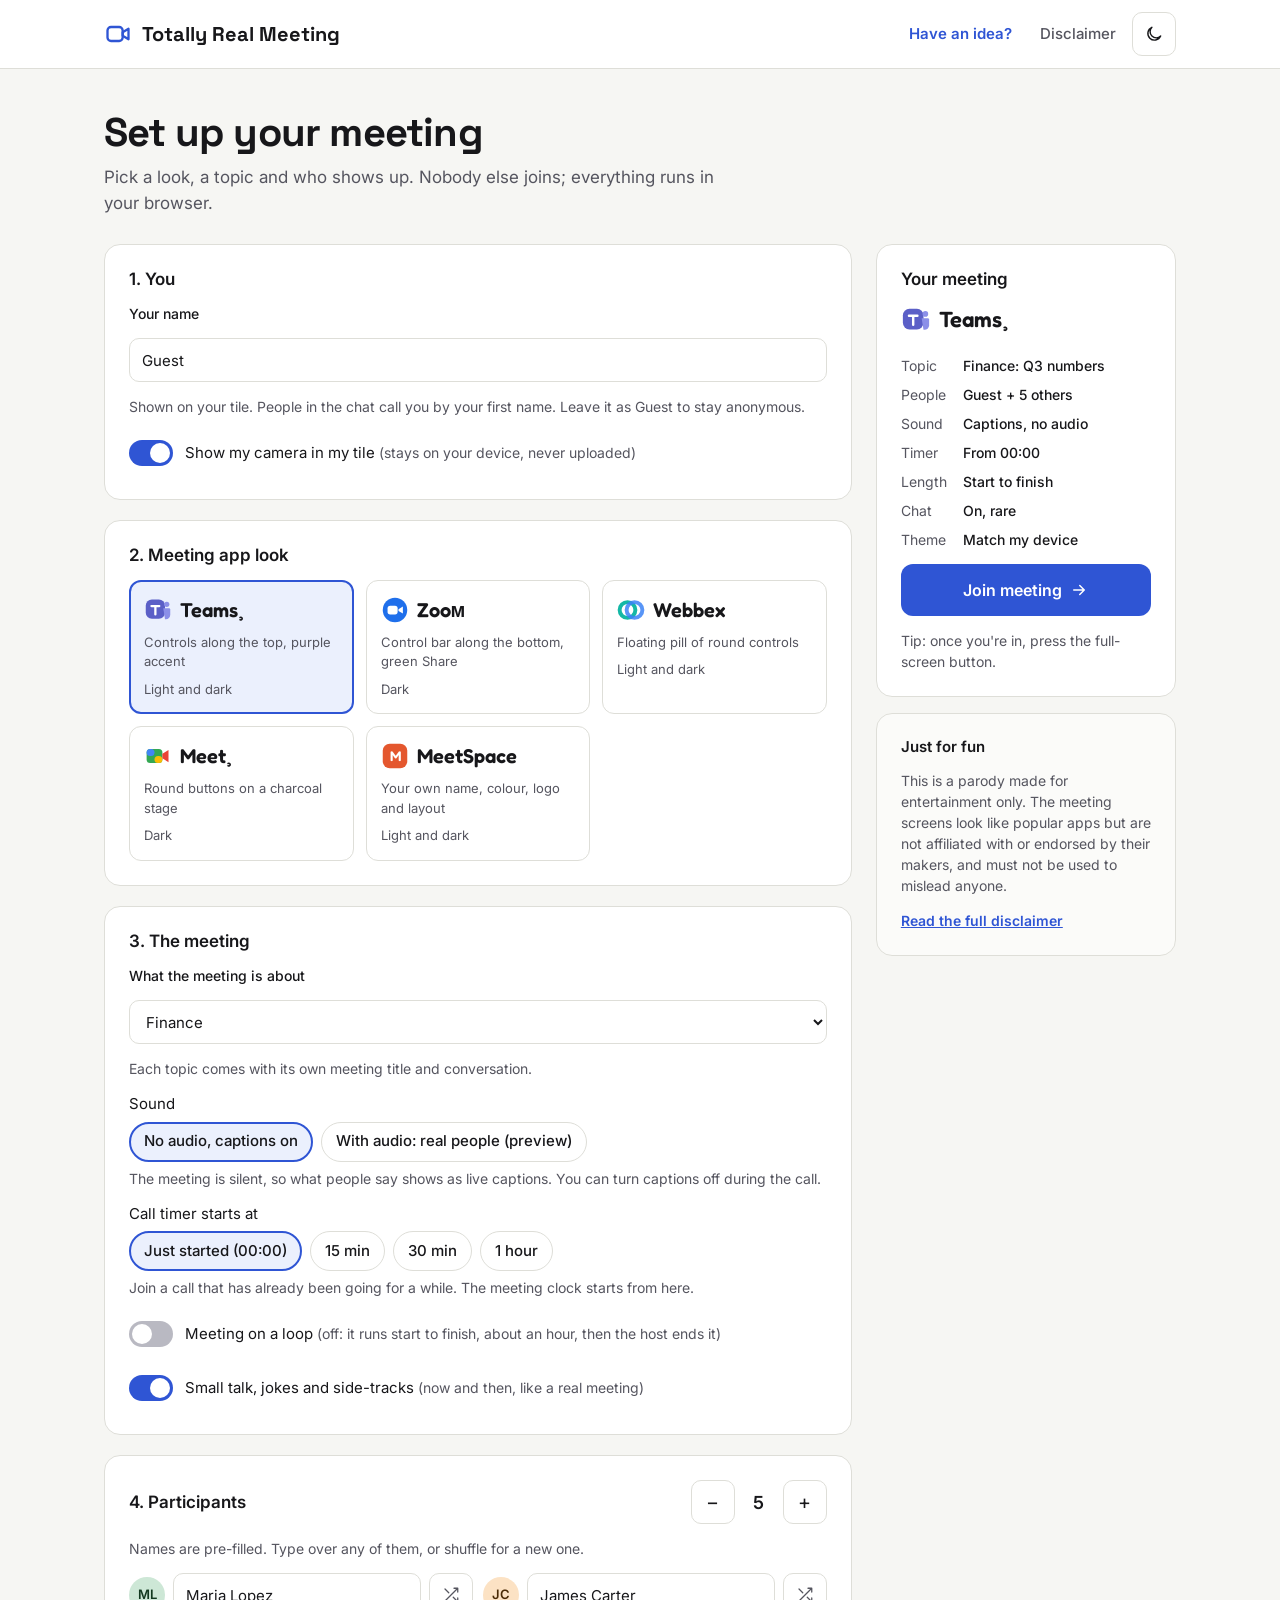
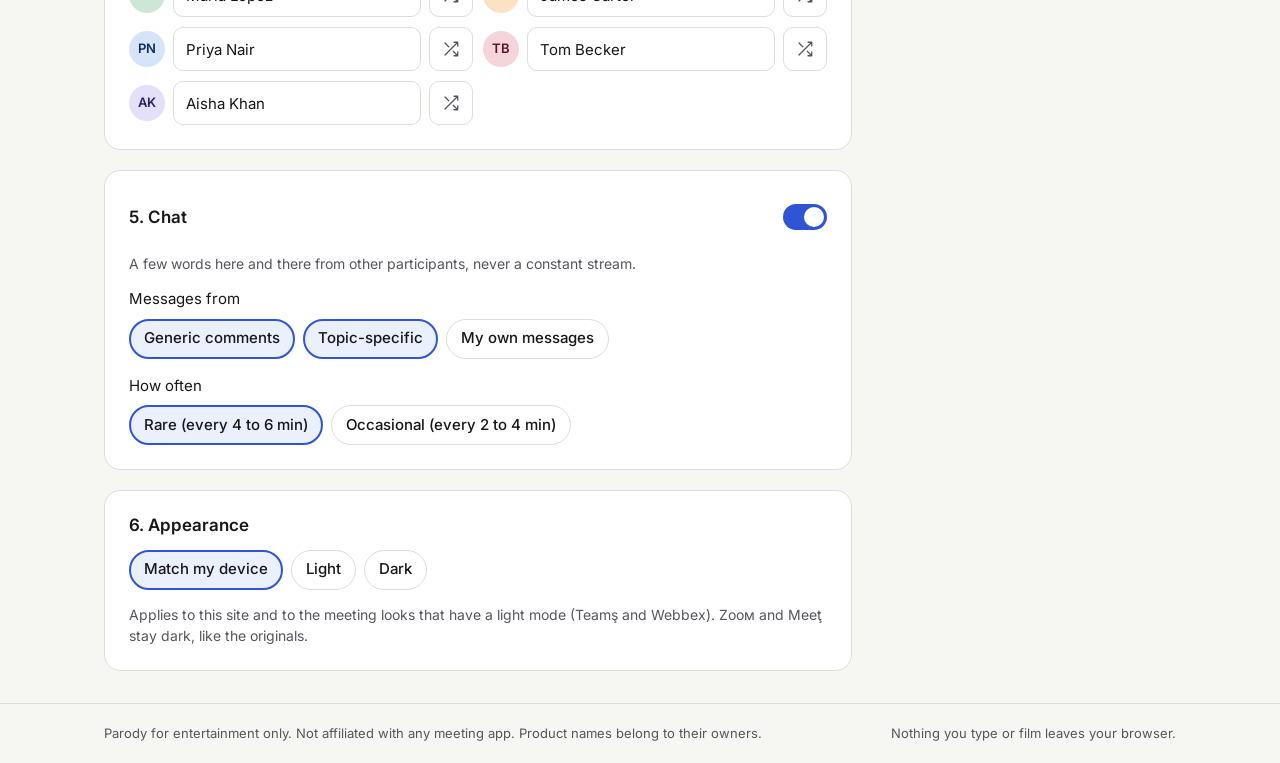
==== index.html @ dc237b42 "Make the real-video meeting an hour long: Team connect hour Three filmed pairs take turns answering " ====
<!doctype html>
<html lang="en">
<head>
<meta charset="utf-8">
<meta name="viewport" content="width=device-width, initial-scale=1">
<title>Totally Real Meeting: set up your parody call</title>
<meta name="description" content="A parody meeting simulator for entertainment only.">
<link rel="preconnect" href="https://fonts.googleapis.com">
<link href="https://fonts.googleapis.com/css2?family=Inter:wght@400;500;600;700&family=Space+Grotesk:wght@600;700&family=Fredoka:wght@600&family=Figtree:wght@400;600&display=swap" rel="stylesheet">
<link rel="stylesheet" href="site.css">
<script src="shared.js"></script>
<script>applySiteTheme(loadSettings());</script>
</head>
<body>
<header class="top">
<div class="wrap">
<a class="logo" href="index.html"><svg width="28" height="28" viewBox="0 0 24 24" fill="none" stroke="currentColor" stroke-width="2" stroke-linecap="round" stroke-linejoin="round" aria-hidden="true" style="color:var(--accent)"><rect x="3" y="6" width="13" height="12" rx="3"/><path d="M16 10.5l5-3v9l-5-3z"/></svg>Totally Real Meeting</a>
<nav class="nav" aria-label="Site">
<button class="linkbtn" type="button" id="ideaOpen">Have an idea?</button>
<a class="linkbtn quiet" href="disclaimer.html">Disclaimer</a>
<button class="sq" type="button" id="themeQuick" aria-label="Switch light or dark theme"></button>
</nav>
</div>
</header>

<main>
<div class="wrap">
<h1 class="display">Set up your meeting</h1>
<p class="lede">Pick a look, a topic and who shows up. Nobody else joins; everything runs in your browser.</p>

<div class="layout">
<form class="main-col" id="settings" onsubmit="return false">

<section class="card" aria-labelledby="h-you">
<h2 id="h-you">1. You</h2>
<label class="f" for="myName">Your name</label>
<input class="input" id="myName" type="text" autocomplete="name" maxlength="40" placeholder="Guest">
<p class="hint">Shown on your tile. People in the chat call you by your first name. Leave it as Guest to stay anonymous.</p>
<button class="switch" type="button" id="camSwitch" aria-pressed="true"><span class="track"><span class="knob"></span></span><span>Show my camera in my tile <span class="hint" style="display:inline">(stays on your device, never uploaded)</span></span></button>
</section>

<section class="card" aria-labelledby="h-app">
<h2 id="h-app">2. Meeting app look</h2>
<div class="apps" id="apps"></div>
<div id="customApp" class="subpanel">
<h3>Design your own app</h3>
<div class="fields">
<div class="field"><label class="f" for="caName">App name</label><input class="input" id="caName" type="text" maxlength="24"></div>
<div class="field"><label class="f" for="caLetter">Logo letter</label><input class="input" id="caLetter" type="text" maxlength="1" style="max-width:88px;text-transform:uppercase"></div>
</div>
<div class="field"><span class="f" id="l-color">Brand colour</span>
<div class="chips" role="group" aria-labelledby="l-color" id="caColors"></div></div>
<div class="field"><span class="f" id="l-shape">Logo shape</span>
<div class="seg" role="group" aria-labelledby="l-shape"><button class="chip" type="button" data-shape="square">Rounded square</button><button class="chip" type="button" data-shape="circle">Circle</button></div></div>
<div class="field"><span class="f" id="l-layout">Layout</span>
<div class="seg" role="group" aria-labelledby="l-layout" id="caLayouts"></div></div>
</div>
</section>

<section class="card" aria-labelledby="h-topic">
<h2 id="h-topic">3. The meeting</h2>
<label class="f" for="topic">What the meeting is about</label>
<select class="input" id="topic"></select>
<p class="hint">Each topic comes with its own meeting title and conversation.</p>
<div class="field"><span class="f" id="l-audio">Sound</span>
<div class="seg" role="group" aria-labelledby="l-audio">
<button class="chip" type="button" data-audio="off" aria-pressed="true">No audio, captions on</button>
<button class="chip" type="button" data-audio="on" aria-pressed="false">With audio: real people (preview)</button>
</div>
<p class="hint" id="audioHint"></p></div>
<div class="field"><span class="f" id="l-timer">Call timer starts at</span>
<div class="seg" role="group" aria-labelledby="l-timer" id="timerPick"></div>
<p class="hint">Join a call that has already been going for a while. The meeting clock starts from here.</p></div>
<div class="field" style="gap:10px">
<button class="switch" type="button" id="loopSwitch" aria-pressed="false"><span class="track"><span class="knob"></span></span><span>Meeting on a loop <span class="hint" style="display:inline">(off: it runs start to finish, about an hour, then the host ends it)</span></span></button>
<button class="switch" type="button" id="driftSwitch" aria-pressed="true"><span class="track"><span class="knob"></span></span><span>Small talk, jokes and side-tracks <span class="hint" style="display:inline">(now and then, like a real meeting)</span></span></button>
</div>
<div id="customTopic" class="subpanel">
<h3>Make your own topic</h3>
<div class="field"><label class="f" for="ctTitle">Meeting title</label><input class="input" id="ctTitle" type="text" maxlength="60" placeholder="e.g. Weekly team sync"></div>
<div class="field"><label class="f" for="ctLines">Things people say about it <span class="hint" style="display:inline">(one per line, used in the chat)</span></label><textarea class="input" id="ctLines" rows="4"></textarea></div>
</div>
</section>

<section class="card" aria-labelledby="h-people">
<div class="row">
<h2 id="h-people">4. Participants</h2>
<div class="stepper">
<button class="sq" type="button" id="dec" aria-label="Fewer participants">−</button>
<span id="count" aria-live="polite" style="min-width:32px;text-align:center;font-weight:600;font-size:18px"></span>
<button class="sq" type="button" id="inc" aria-label="More participants">+</button>
</div>
</div>
<p class="hint">Names are pre-filled. Type over any of them, or shuffle for a new one.</p>
<div class="people" id="people"></div>
</section>

<section class="card" aria-labelledby="h-chat">
<div class="row">
<h2 id="h-chat">5. Chat</h2>
<button class="switch" type="button" id="chatSwitch" aria-pressed="true" aria-labelledby="h-chat"><span class="track"><span class="knob"></span></span></button>
</div>
<p class="hint">A few words here and there from other participants, never a constant stream.</p>
<div id="chatOpts" style="display:flex;flex-direction:column;gap:16px">
<div style="display:flex;flex-direction:column;gap:8px">
<span class="f" id="l-src">Messages from</span>
<div class="chips" role="group" aria-labelledby="l-src">
<button class="chip" type="button" data-src="generic">Generic comments</button>
<button class="chip" type="button" data-src="topic">Topic-specific</button>
<button class="chip" type="button" data-src="own">My own messages</button>
</div>
</div>
<div style="display:flex;flex-direction:column;gap:8px">
<span class="f" id="l-freq">How often</span>
<div class="seg" role="group" aria-labelledby="l-freq">
<button class="chip" type="button" data-freq="rare">Rare (every 4 to 6 min)</button>
<button class="chip" type="button" data-freq="occasional">Occasional (every 2 to 4 min)</button>
</div>
</div>
<div id="ownBox" style="display:flex;flex-direction:column;gap:8px">
<label class="f" for="ownText">My own messages <span class="hint" style="display:inline">(one per line)</span></label>
<textarea class="input" id="ownText" rows="4"></textarea>
</div>
</div>
</section>

<section class="card" aria-labelledby="h-look">
<h2 id="h-look">6. Appearance</h2>
<div class="seg" role="group" aria-labelledby="h-look">
<button class="chip" type="button" data-theme-pick="system">Match my device</button>
<button class="chip" type="button" data-theme-pick="light">Light</button>
<button class="chip" type="button" data-theme-pick="dark">Dark</button>
</div>
<p class="hint">Applies to this site and to the meeting looks that have a light mode (Teamş and Webbex). Zooм and Meeţ stay dark, like the originals.</p>
</section>

</form>

<aside class="side-col">
<div class="card">
<h2>Your meeting</h2>
<div id="sumBrand"></div>
<dl class="sum">
<dt>Topic</dt><dd id="sumTopic"></dd>
<dt>People</dt><dd id="sumPeople"></dd>
<dt>Sound</dt><dd id="sumSound"></dd>
<dt>Timer</dt><dd id="sumTimer"></dd>
<dt>Length</dt><dd id="sumLength"></dd>
<dt>Chat</dt><dd id="sumChat"></dd>
<dt>Theme</dt><dd id="sumTheme"></dd>
</dl>
<a class="cta" id="join" href="meeting.html">Join meeting <svg width="18" height="18" viewBox="0 0 24 24" fill="none" stroke="currentColor" stroke-width="2" stroke-linecap="round" stroke-linejoin="round" aria-hidden="true"><path d="M5 12h14M13 6l6 6-6 6"/></svg></a>
<p class="hint">Tip: once you're in, press the full-screen button.</p>
</div>
<div class="card note">
<h2 style="font-size:15px">Just for fun</h2>
<p class="hint">This is a parody made for entertainment only. The meeting screens look like popular apps but are not affiliated with or endorsed by their makers, and must not be used to mislead anyone.</p>
<a href="disclaimer.html" style="font-size:14px;font-weight:600">Read the full disclaimer</a>
</div>
</aside>
</div>
</div>
</main>

<footer class="foot">
<div class="wrap">
<span>Parody for entertainment only. Not affiliated with any meeting app. Product names belong to their owners.</span>
<span>Nothing you type or film leaves your browser.</span>
</div>
</footer>

<div class="modal" id="idea" hidden>
<form class="dialog" role="dialog" aria-modal="true" aria-labelledby="idea-title" name="feedback" id="ideaForm">
<div class="row" style="align-items:flex-start">
<h2 id="idea-title">Have an idea?</h2>
<button class="sq ghost" type="button" id="ideaClose" aria-label="Close" style="border:0;margin:-8px -8px 0 0"></button>
</div>
<p class="hint" style="font-size:15px">A better meeting resource or else? Send us a message.</p>
<p class="sr"><label>Leave this empty <input name="company" tabindex="-1" autocomplete="off"></label></p>
<label class="f" for="ideaMsg">Message</label>
<textarea class="input" id="ideaMsg" name="message" rows="4" required></textarea>
<label class="f" for="ideaEmail">Email <span class="hint" style="display:inline">(optional, if you'd like a reply)</span></label>
<input class="input" id="ideaEmail" name="email" type="email" autocomplete="email">
<button class="cta" type="submit" style="margin-top:6px">Send message</button>
<p class="hint" id="ideaThanks" role="status"></p>
</form>
</div>

<script>
const S = loadSettings();
const $ = id => document.getElementById(id);

function save() { saveSettings(S); summary(); }

function paintTheme() {
  applySiteTheme(S);
  const dark = resolvedTheme(S) === 'dark';
  $('themeQuick').innerHTML = ico(dark ? 'sun' : 'moon');
  $('themeQuick').setAttribute('aria-label', dark ? 'Switch to light theme' : 'Switch to dark theme');
  document.querySelectorAll('[data-theme-pick]').forEach(b => b.setAttribute('aria-pressed', b.dataset.themePick === S.theme));
}

function renderApps() {
  $('apps').innerHTML = SKINS.map(s => `<button class="app" type="button" data-skin="${s.id}" aria-pressed="${S.skin === s.id}">${brand(s.id, 28)}<small>${s.hint}</small><small>${s.modes}</small></button>`).join('');
}

function renderCustomApp() {
  const on = S.skin === 'custom';
  $('customApp').style.display = on ? 'flex' : 'none';
  if (!on) return;
  $('caColors').innerHTML = CUSTOM_COLORS.map(c => `<button class="swatch" type="button" data-color="${c}" aria-pressed="${S.customApp.color === c}" aria-label="Colour ${c}" style="background:${c}"></button>`).join('')
    + `<label class="swatch pick" title="Pick any colour"><span class="sr">Pick any colour</span><input type="color" id="caPick" value="${S.customApp.color}"></label>`;
  $('caLayouts').innerHTML = CUSTOM_LAYOUTS.map(l => `<button class="chip" type="button" data-layout="${l.id}" aria-pressed="${S.customApp.layout === l.id}">${l.label}</button>`).join('');
  document.querySelectorAll('[data-shape]').forEach(b => b.setAttribute('aria-pressed', S.customApp.shape === b.dataset.shape));
}
function updateCustomApp(patch) {
  S.customApp = setCustomApp({ ...S.customApp, ...patch });
  renderApps(); renderCustomApp(); save();
}
function renderTimer() { $('timerPick').innerHTML = TIMER_STARTS.map(t => `<button class="chip" type="button" data-timer="${t.min}" aria-pressed="${S.timer === t.min}">${t.label}</button>`).join(''); }
const AUDIO_HINT = {
  off: 'The meeting is silent, so what people say shows as live captions. You can turn captions off during the call.',
  on: 'A “team connect hour”, about an hour, with sound. Six coworkers take turns answering the host’s questions on camera, and colleagues with their cameras off speak with computer voices. Cameras go on and off the way they do in real calls. Captions start off. This meeting has its own topic and people for now, so the topic, people and timer settings above and below don’t apply.'
};
function renderAudio() {
  document.querySelectorAll('[data-audio]').forEach(b => b.setAttribute('aria-pressed', (b.dataset.audio === 'on') === S.audio));
  $('audioHint').textContent = AUDIO_HINT[S.audio ? 'on' : 'off'];
  $('topic').disabled = S.audio;
}
function renderCustomTopic() { $('customTopic').style.display = S.topic === CUSTOM_TOPIC ? 'flex' : 'none'; }

function renderPeople() {
  $('count').textContent = S.count;
  $('people').innerHTML = S.names.slice(0, S.count).map((n, i) => {
    const a = AVATAR[i % AVATAR.length];
    return `<div class="person"><span class="dot" style="background:${a.bg};color:${a.fg}" aria-hidden="true">${initials(n)}</span>
      <input class="input" type="text" value="${n.replace(/"/g, '&quot;')}" data-i="${i}" aria-label="Participant ${i + 1} name" maxlength="40">
      <button class="sq ghost" type="button" data-shuffle="${i}" aria-label="Shuffle name for participant ${i + 1}">${ico('shuffle', 18)}</button></div>`;
  }).join('');
}

function renderChat() {
  $('chatSwitch').setAttribute('aria-pressed', S.chat.on);
  $('chatOpts').hidden = !S.chat.on;
  $('chatOpts').style.display = S.chat.on ? 'flex' : 'none';
  document.querySelectorAll('[data-src]').forEach(b => b.setAttribute('aria-pressed', !!S.chat[b.dataset.src]));
  document.querySelectorAll('[data-freq]').forEach(b => b.setAttribute('aria-pressed', S.chat.freq === b.dataset.freq));
  $('ownBox').style.display = S.chat.own ? 'flex' : 'none';
}

function summary() {
  $('sumBrand').innerHTML = brand(S.skin, 30);
  $('sumTopic').textContent = topicTitle(S);
  const others = S.audio ? SAMPLE_CAST.length : S.count;
  $('sumPeople').textContent = ((S.name || '').trim() || 'Guest') + ' + ' + others + (others === 1 ? ' other' : ' others');
  const srcs = ['generic', 'topic', 'own'].filter(k => S.chat[k]).length;
  $('sumChat').textContent = !S.chat.on || !srcs ? 'Off' : (S.chat.freq === 'rare' ? 'On, rare' : 'On, occasional');
  $('sumSound').textContent = S.audio ? 'Real people with audio, captions off' : 'Captions, no audio';
  $('sumTimer').textContent = S.audio ? 'From 00:00' : TIMER_STARTS.find(t => t.min === S.timer).short;
  $('sumLength').textContent = S.length === 'loop' ? 'On a loop' : 'Start to finish';
  $('sumTheme').textContent = { system: 'Match my device', light: 'Light', dark: 'Dark' }[S.theme];
  $('join').href = settingsUrl('meeting.html', S);
}

/* Initial values */
$('myName').value = S.name;
$('camSwitch').setAttribute('aria-pressed', S.cam);
$('topic').innerHTML = TOPICS.map(t => `<option value="${t}"${t === S.topic ? ' selected' : ''}>${t}</option>`).join('')
  + `<option value="${CUSTOM_TOPIC}"${S.topic === CUSTOM_TOPIC ? ' selected' : ''}>Custom (make your own)</option>`;
$('ctTitle').value = S.customTopic.title;
$('ctLines').value = S.customTopic.lines;
$('caName').value = S.customApp.name;
$('caLetter').value = S.customApp.letter;
$('ownText').value = S.chat.ownText;
$('ideaClose').innerHTML = ico('x');
paintTheme(); renderApps(); renderCustomApp(); renderCustomTopic(); renderTimer(); renderPeople(); renderChat(); renderAudio(); summary();

/* Events */
$('myName').addEventListener('input', e => { S.name = e.target.value; save(); });
$('loopSwitch').setAttribute('aria-pressed', S.length === 'loop');
$('driftSwitch').setAttribute('aria-pressed', S.drift !== 'none');
$('loopSwitch').addEventListener('click', () => { S.length = S.length === 'loop' ? 'full' : 'loop'; $('loopSwitch').setAttribute('aria-pressed', S.length === 'loop'); save(); });
$('driftSwitch').addEventListener('click', () => { S.drift = S.drift === 'none' ? 'some' : 'none'; $('driftSwitch').setAttribute('aria-pressed', S.drift !== 'none'); save(); });
$('camSwitch').addEventListener('click', () => { S.cam = !S.cam; $('camSwitch').setAttribute('aria-pressed', S.cam); save(); });
$('apps').addEventListener('click', e => { const b = e.target.closest('[data-skin]'); if (!b) return; S.skin = b.dataset.skin; renderApps(); renderCustomApp(); save(); });
document.querySelectorAll('[data-audio]').forEach(b => b.addEventListener('click', () => { S.audio = b.dataset.audio === 'on'; renderAudio(); save(); b.focus(); }));
$('topic').addEventListener('change', e => { S.topic = e.target.value; renderCustomTopic(); save(); if (S.topic === CUSTOM_TOPIC) $('ctTitle').focus(); });
$('timerPick').addEventListener('click', e => { const b = e.target.closest('[data-timer]'); if (!b) return; S.timer = +b.dataset.timer; renderTimer(); save(); $('timerPick').querySelector(`[data-timer="${S.timer}"]`).focus(); });
$('ctTitle').addEventListener('input', e => { S.customTopic.title = e.target.value; save(); });
$('ctLines').addEventListener('input', e => { S.customTopic.lines = e.target.value; save(); });
$('caName').addEventListener('input', e => { const letterWasAuto = !$('caLetter').dataset.touched; updateCustomApp(letterWasAuto ? { name: e.target.value, letter: '' } : { name: e.target.value }); if (letterWasAuto) $('caLetter').value = S.customApp.letter; });
$('caLetter').addEventListener('input', e => { e.target.dataset.touched = '1'; updateCustomApp({ letter: e.target.value }); });
$('customApp').addEventListener('click', e => {
  const b = e.target.closest('button'); if (!b) return;
  if (b.dataset.color) updateCustomApp({ color: b.dataset.color });
  if (b.dataset.shape) updateCustomApp({ shape: b.dataset.shape });
  if (b.dataset.layout) updateCustomApp({ layout: b.dataset.layout });
  const again = document.querySelector(`[data-color="${b.dataset.color}"],[data-layout="${b.dataset.layout}"],[data-shape="${b.dataset.shape}"]`); again && again.focus();
});
$('customApp').addEventListener('change', e => { if (e.target.id === 'caPick') updateCustomApp({ color: e.target.value }); });
$('dec').addEventListener('click', () => { S.count = Math.max(1, S.count - 1); renderPeople(); save(); });
$('inc').addEventListener('click', () => { S.count = Math.min(16, S.count + 1); renderPeople(); save(); });
$('people').addEventListener('input', e => {
  const i = e.target.dataset.i; if (i === undefined) return;
  S.names[+i] = e.target.value;
  e.target.previousElementSibling.textContent = initials(e.target.value);
  save();
});
$('people').addEventListener('click', e => {
  const b = e.target.closest('[data-shuffle]'); if (!b) return;
  const i = +b.dataset.shuffle; const next = S.spare.shift(); S.spare.push(S.names[i]); S.names[i] = next;
  renderPeople(); save();
  const again = document.querySelector(`[data-shuffle="${i}"]`); again && again.focus();
});
$('chatSwitch').addEventListener('click', () => { S.chat.on = !S.chat.on; renderChat(); save(); });
document.querySelectorAll('[data-src]').forEach(b => b.addEventListener('click', () => { const k = b.dataset.src; S.chat[k] = !S.chat[k]; renderChat(); save(); }));
document.querySelectorAll('[data-freq]').forEach(b => b.addEventListener('click', () => { S.chat.freq = b.dataset.freq; renderChat(); save(); }));
$('ownText').addEventListener('input', e => { S.chat.ownText = e.target.value; save(); });
document.querySelectorAll('[data-theme-pick]').forEach(b => b.addEventListener('click', () => { S.theme = b.dataset.themePick; paintTheme(); save(); }));
$('themeQuick').addEventListener('click', () => { S.theme = resolvedTheme(S) === 'dark' ? 'light' : 'dark'; paintTheme(); save(); });
matchMedia('(prefers-color-scheme: dark)').addEventListener('change', () => { if (S.theme === 'system') paintTheme(); });

/* Feedback popup */
const modal = $('idea');
function openIdea() { modal.hidden = false; $('ideaThanks').textContent = ''; $('ideaMsg').focus(); }
function closeIdea() { modal.hidden = true; $('ideaOpen').focus(); }
$('ideaOpen').addEventListener('click', openIdea);
$('ideaClose').addEventListener('click', closeIdea);
modal.addEventListener('click', e => { if (e.target === modal) closeIdea(); });
document.addEventListener('keydown', e => {
  if (modal.hidden) return;
  if (e.key === 'Escape') closeIdea();
  if (e.key === 'Tab') {
    const f = [...modal.querySelectorAll('button, textarea, input:not([type=hidden]):not([name=company])')];
    if (e.shiftKey && document.activeElement === f[0]) { e.preventDefault(); f.at(-1).focus(); }
    else if (!e.shiftKey && document.activeElement === f.at(-1)) { e.preventDefault(); f[0].focus(); }
  }
});
if (location.hash === '#idea') openIdea();
$('ideaForm').addEventListener('submit', async e => {
  /* GitHub Pages can't receive forms, so messages go to a form service set in shared.js (FEEDBACK_ENDPOINT). */
  e.preventDefault();
  const form = $('ideaForm'), out = $('ideaThanks');
  if (form.company.value) return;                       /* honeypot: bots fill this, people don't */
  if (!FEEDBACK_ENDPOINT) { out.textContent = 'Thanks! Messages aren\u2019t switched on yet, so this one wasn\u2019t sent.'; return; }
  out.textContent = 'Sending\u2026';
  try {
    const r = await fetch(FEEDBACK_ENDPOINT, { method: 'POST', headers: { Accept: 'application/json' }, body: new FormData(form) });
    if (!r.ok) throw new Error(r.status);
    out.textContent = 'Thanks! We got your message.'; form.reset();
  } catch (err) { out.textContent = 'Sorry, that didn\u2019t go through. Please try again later.'; }
});
</script>
</body>
</html>
---- site.css ----
:root{--bg:#F6F6F3;--card:#FFFFFF;--field:#FFFFFF;--text:#17171A;--muted:#55555F;--border:#DEDED8;--accent:#2F55D4;--on-accent:#FFFFFF;--soft:#EBF0FD;--note:#FBFBF9;--track:#B9B9C2;--overlay:rgba(10,10,14,.55)}
:root[data-theme="dark"]{--bg:#111114;--card:#1B1B20;--field:#141418;--text:#F2F2F5;--muted:#A8A8B3;--border:#2F2F37;--accent:#8EA6FF;--on-accent:#0B1233;--soft:#1E2645;--note:#17171C;--track:#4A4A55;--overlay:rgba(0,0,0,.7)}
*{box-sizing:border-box}
html{color-scheme:light}
:root[data-theme="dark"]{color-scheme:dark}
body{margin:0;background:var(--bg);color:var(--text);font-family:Inter,system-ui,sans-serif;font-size:15px;line-height:1.5}
a{color:var(--accent)}
button,input,select,textarea{font:inherit;color:inherit}
h1,h2{line-height:1.2}
.sr{position:absolute;width:1px;height:1px;overflow:hidden;clip:rect(0 0 0 0);white-space:nowrap}
.wrap{max-width:1120px;margin:0 auto;padding:0 24px}
header.top{background:var(--card);border-bottom:1px solid var(--border)}
header.top .wrap{display:flex;flex-wrap:wrap;align-items:center;justify-content:space-between;gap:12px;padding-top:12px;padding-bottom:12px}
.logo{display:flex;align-items:center;gap:10px;font-family:"Space Grotesk",Inter,sans-serif;font-weight:700;font-size:20px;color:var(--text);text-decoration:none}
.nav{display:flex;flex-wrap:wrap;align-items:center;gap:4px}
.linkbtn{min-height:44px;padding:0 12px;border:0;background:transparent;color:var(--accent);font-weight:600;cursor:pointer;display:inline-flex;align-items:center;gap:6px;text-decoration:none;border-radius:10px}
.linkbtn.quiet{color:var(--muted);font-weight:500}
.linkbtn:hover{background:var(--soft)}
main{padding:40px 0 32px}
.display{font-family:"Space Grotesk",Inter,sans-serif;font-size:clamp(30px,5vw,40px);letter-spacing:-.02em;margin:0 0 8px}
.lede{margin:0 0 28px;color:var(--muted);font-size:17px;max-width:640px}
.layout{display:flex;flex-wrap:wrap;gap:24px;align-items:flex-start}
.main-col{flex:999 1 560px;min-width:0;display:flex;flex-direction:column;gap:20px}
.side-col{flex:1 1 300px;min-width:0;display:flex;flex-direction:column;gap:16px;position:sticky;top:16px}
.card{background:var(--card);border:1px solid var(--border);border-radius:16px;padding:24px;display:flex;flex-direction:column;gap:14px}
.card h2{margin:0;font-size:17px;font-weight:600}
.hint{margin:0;font-size:14px;color:var(--muted)}
label.f{font-size:14px;font-weight:500}
.input{height:44px;padding:0 12px;border-radius:10px;border:1px solid var(--border);background:var(--field);width:100%}
textarea.input{height:auto;padding:10px 12px;resize:vertical}
.input:focus-visible,button:focus-visible,a:focus-visible,select:focus-visible,textarea:focus-visible{outline:3px solid var(--accent);outline-offset:2px}
.row{display:flex;flex-wrap:wrap;align-items:center;justify-content:space-between;gap:12px}
.switch{min-height:44px;display:flex;align-items:center;gap:12px;border:0;background:transparent;padding:0;cursor:pointer;text-align:left}
.switch .track{width:44px;height:26px;border-radius:13px;background:var(--track);position:relative;flex:none;transition:background .15s}
.switch .knob{position:absolute;top:3px;left:3px;width:20px;height:20px;border-radius:10px;background:#fff;transition:left .15s}
.switch[aria-pressed="true"] .track{background:var(--accent)}
.switch[aria-pressed="true"] .knob{left:21px}
.stepper{display:flex;align-items:center;gap:8px}
.sq{width:44px;height:44px;border-radius:10px;border:1px solid var(--border);background:var(--field);cursor:pointer;display:inline-flex;align-items:center;justify-content:center;font-size:20px;flex:none}
.sq.ghost{background:transparent;color:var(--muted)}
.people{display:grid;grid-template-columns:repeat(auto-fill,minmax(240px,1fr));gap:10px}
.person{display:flex;align-items:center;gap:8px}
.dot{width:36px;height:36px;flex:none;border-radius:50%;font-size:13px;font-weight:600;display:inline-flex;align-items:center;justify-content:center}
.apps{display:grid;grid-template-columns:repeat(auto-fill,minmax(190px,1fr));gap:12px}
.app{min-height:110px;padding:14px;border-radius:12px;border:1px solid var(--border);background:var(--field);text-align:left;display:flex;flex-direction:column;gap:8px;cursor:pointer}
.app[aria-pressed="true"]{border:2px solid var(--accent);background:var(--soft);padding:13px}
.app small{font-size:13px;color:var(--muted)}
.brand{display:inline-flex;align-items:center;gap:8px}
.wm{font-family:Fredoka,Figtree,sans-serif;font-weight:600;font-size:17px}
.chips{display:flex;flex-wrap:wrap;gap:8px}
.chip{min-height:40px;padding:0 14px;border-radius:20px;border:1px solid var(--border);background:transparent;font-weight:500;cursor:pointer}
.chip[aria-pressed="true"]{border:2px solid var(--accent);background:var(--soft);padding:0 13px}
.seg{display:inline-flex;flex-wrap:wrap;gap:8px}
.subpanel{flex-direction:column;gap:14px;padding:16px;border-radius:12px;background:var(--soft);border:1px solid var(--border)}
.subpanel h3{margin:0;font-size:15px;font-weight:600}
.fields{display:flex;flex-wrap:wrap;gap:12px}.fields .field:first-child{flex:1 1 200px}
.field{display:flex;flex-direction:column;gap:6px}
.swatch{width:40px;height:40px;border-radius:50%;border:2px solid var(--card);box-shadow:0 0 0 1px var(--border);cursor:pointer;padding:0;position:relative;display:inline-flex;align-items:center;justify-content:center}
.swatch[aria-pressed="true"]{box-shadow:0 0 0 3px var(--accent)}
.swatch.pick{background:conic-gradient(#E4572E,#F08C00,#2F9E44,#1C7ED6,#7048E8,#D6336C,#E4572E)}
.swatch.pick input{position:absolute;inset:0;opacity:0;cursor:pointer;width:100%;height:100%}
dl.sum{margin:0;display:grid;grid-template-columns:auto 1fr;gap:8px 16px;font-size:14px}
dl.sum dt{color:var(--muted)}dl.sum dd{margin:0;font-weight:500}
.cta{min-height:52px;border-radius:12px;background:var(--accent);color:var(--on-accent);font-weight:600;font-size:16px;text-decoration:none;display:flex;align-items:center;justify-content:center;gap:8px;border:0;cursor:pointer;width:100%}
.note{background:var(--note)}
footer.foot{border-top:1px solid var(--border)}
footer.foot .wrap{padding-top:20px;padding-bottom:20px;display:flex;flex-wrap:wrap;justify-content:space-between;gap:12px;font-size:13px;color:var(--muted)}
.modal{position:fixed;inset:0;background:var(--overlay);display:flex;justify-content:center;align-items:flex-start;padding:10vh 16px 16px;z-index:10}
.modal[hidden]{display:none}
.dialog{width:100%;max-width:480px;background:var(--card);border-radius:16px;padding:28px;display:flex;flex-direction:column;gap:12px;box-shadow:0 20px 60px rgba(0,0,0,.3)}
.dialog h2{margin:0;font-family:"Space Grotesk",Inter,sans-serif;font-size:24px}
@media (max-width:700px){.wrap{padding:0 16px}main{padding-top:28px}.card{padding:18px}.side-col{position:static}.people{grid-template-columns:1fr}.apps{grid-template-columns:repeat(2,minmax(0,1fr))}.app{min-height:96px}.app small{display:none}.nav .linkbtn span.lbl{display:none}}
@media (prefers-reduced-motion:reduce){*{transition:none!important}}
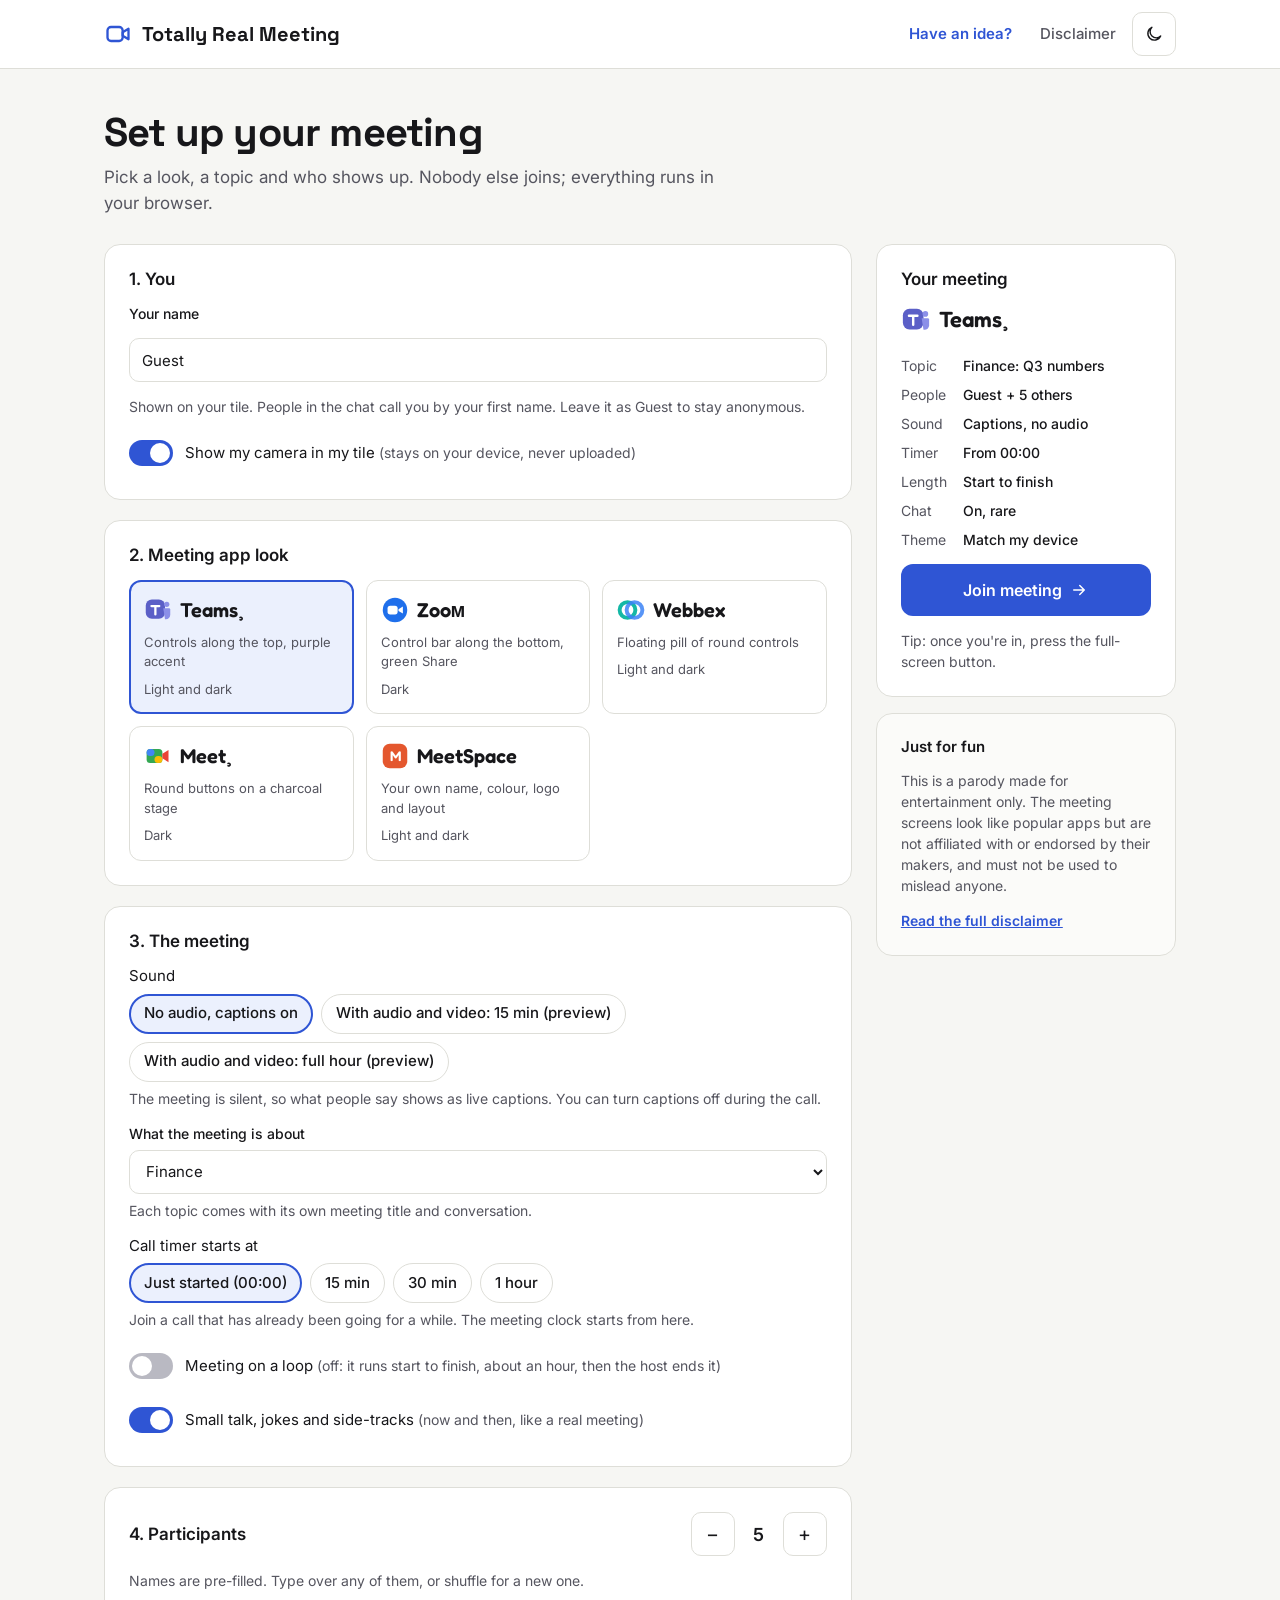
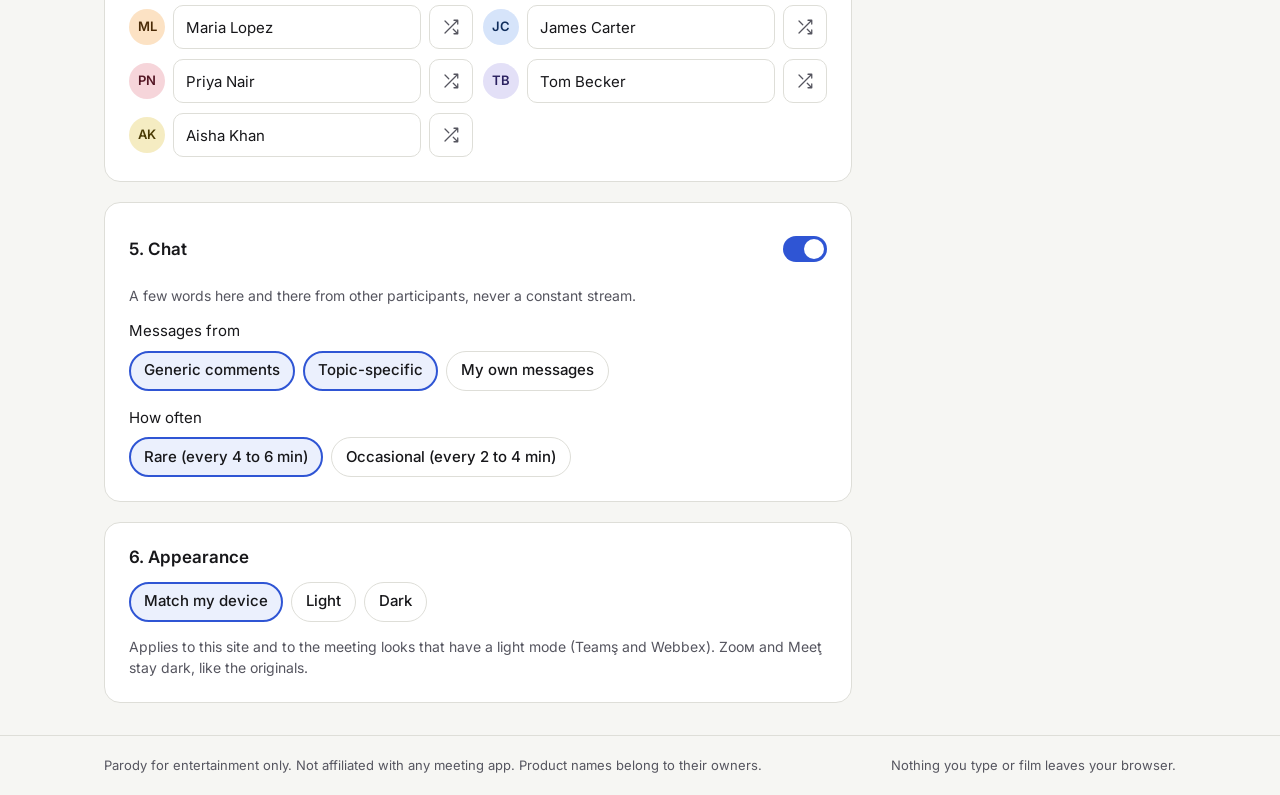
==== commit 9bbfb8cc: "Add a 15-minute audio and video meeting that starts at 15:00 You join the "Team connect" partway thr" ====
--- a/index.html
+++ b/index.html
@@ -59,18 +59,23 @@
 
 <section class="card" aria-labelledby="h-topic">
 <h2 id="h-topic">3. The meeting</h2>
-<label class="f" for="topic">What the meeting is about</label>
-<select class="input" id="topic"></select>
-<p class="hint">Each topic comes with its own meeting title and conversation.</p>
 <div class="field"><span class="f" id="l-audio">Sound</span>
 <div class="seg" role="group" aria-labelledby="l-audio">
 <button class="chip" type="button" data-audio="off" aria-pressed="true">No audio, captions on</button>
-<button class="chip" type="button" data-audio="on" aria-pressed="false">With audio: real people (preview)</button>
+<button class="chip" type="button" data-audio="short" aria-pressed="false">With audio and video: 15 min (preview)</button>
+<button class="chip" type="button" data-audio="hour" aria-pressed="false">With audio and video: full hour (preview)</button>
 </div>
 <p class="hint" id="audioHint"></p></div>
+<div class="field" id="topicPick"><label class="f" for="topic">What the meeting is about</label>
+<select class="input" id="topic"></select>
+<p class="hint">Each topic comes with its own meeting title and conversation.</p></div>
+<div class="field" id="sampleTopic" hidden><span class="f">What the meeting is about</span>
+<div class="preset" role="status"><strong id="sampleTopicName"></strong><span id="sampleTopicMeta"></span>
+<span class="tag">Preselected for this audio and video meeting</span></div></div>
 <div class="field"><span class="f" id="l-timer">Call timer starts at</span>
 <div class="seg" role="group" aria-labelledby="l-timer" id="timerPick"></div>
-<p class="hint">Join a call that has already been going for a while. The meeting clock starts from here.</p></div>
+<p class="hint">Join a call that has already been going for a while. The meeting clock starts from here.</p>
+<p class="locked" hidden>Set by the audio and video meeting, and so are the two switches below.</p></div>
 <div class="field" style="gap:10px">
 <button class="switch" type="button" id="loopSwitch" aria-pressed="false"><span class="track"><span class="knob"></span></span><span>Meeting on a loop <span class="hint" style="display:inline">(off: it runs start to finish, about an hour, then the host ends it)</span></span></button>
 <button class="switch" type="button" id="driftSwitch" aria-pressed="true"><span class="track"><span class="knob"></span></span><span>Small talk, jokes and side-tracks <span class="hint" style="display:inline">(now and then, like a real meeting)</span></span></button>
@@ -92,6 +97,7 @@
 </div>
 </div>
 <p class="hint">Names are pre-filled. Type over any of them, or shuffle for a new one.</p>
+<p class="locked" id="peopleLock" hidden></p>
 <div class="people" id="people"></div>
 </section>
 
@@ -217,26 +223,58 @@
   S.customApp = setCustomApp({ ...S.customApp, ...patch });
   renderApps(); renderCustomApp(); save();
 }
-function renderTimer() { $('timerPick').innerHTML = TIMER_STARTS.map(t => `<button class="chip" type="button" data-timer="${t.min}" aria-pressed="${S.timer === t.min}">${t.label}</button>`).join(''); }
+/* An audio and video meeting (audio on) has its own title, people and start time: show those, locked. */
+const sampleStart = () => S.sample === 'short' ? 15 : 0;
+function renderTimer() {
+  const cur = S.audio ? sampleStart() : S.timer;
+  $('timerPick').innerHTML = TIMER_STARTS.map(t => `<button class="chip" type="button" data-timer="${t.min}" aria-pressed="${cur === t.min}"${S.audio ? ' disabled' : ''}>${t.label}</button>`).join('');
+}
+function renderTopic() {
+  $('topic').innerHTML = S.audio ? `<option selected>${SAMPLES[S.sample].title}</option>`
+    : TOPICS.map(t => `<option value="${t}"${t === S.topic ? ' selected' : ''}>${t}</option>`).join('')
+      + `<option value="${CUSTOM_TOPIC}"${S.topic === CUSTOM_TOPIC ? ' selected' : ''}>Custom (make your own)</option>`;
+  $('topic').disabled = S.audio;
+}
+const SAMPLE_TOPIC = {
+  short: ['Team connect: icebreaker questions', 'Six people on camera, with sound · about 15 minutes · you join at 15:00, partway through'],
+  hour: ['Team connect hour: icebreaker questions', 'Six people on camera, with sound · about an hour · from the start']
+};
 const AUDIO_HINT = {
   off: 'The meeting is silent, so what people say shows as live captions. You can turn captions off during the call.',
-  on: 'A “team connect hour”, about an hour, with sound. Six coworkers take turns answering the host’s questions on camera, and colleagues with their cameras off speak with computer voices. Cameras go on and off the way they do in real calls. Captions start off. This meeting has its own topic and people for now, so the topic, people and timer settings above and below don’t apply.'
+  short: 'Six coworkers answer icebreaker questions on camera, and every voice you hear comes from them. Your own participants join with their cameras off and only chat; the first one hosts and types the questions. Captions start off. The topic and start time come with this meeting, so they are filled in below and locked.',
+  hour: 'Six coworkers take turns answering the host’s icebreaker questions on camera, and colleagues with their cameras off speak with computer voices. Cameras go on and off the way they do in real calls. Captions start off. The topic, people and start time come with this meeting, so they are filled in below and locked.'
 };
+const audioKey = () => S.audio ? S.sample : 'off';
 function renderAudio() {
-  document.querySelectorAll('[data-audio]').forEach(b => b.setAttribute('aria-pressed', (b.dataset.audio === 'on') === S.audio));
-  $('audioHint').textContent = AUDIO_HINT[S.audio ? 'on' : 'off'];
-  $('topic').disabled = S.audio;
-}
-function renderCustomTopic() { $('customTopic').style.display = S.topic === CUSTOM_TOPIC ? 'flex' : 'none'; }
-
+  document.querySelectorAll('[data-audio]').forEach(b => b.setAttribute('aria-pressed', b.dataset.audio === audioKey()));
+  $('audioHint').textContent = AUDIO_HINT[audioKey()];
+  renderTopic(); renderCustomTopic(); renderTimer(); renderPeople();
+  $('topicPick').hidden = S.audio; $('sampleTopic').hidden = !S.audio;
+  if (S.audio) { $('sampleTopicName').textContent = SAMPLE_TOPIC[S.sample][0]; $('sampleTopicMeta').textContent = SAMPLE_TOPIC[S.sample][1]; }
+  ['loopSwitch', 'driftSwitch'].forEach(id => { $(id).disabled = S.audio; });
+  $('loopSwitch').setAttribute('aria-pressed', !S.audio && S.length === 'loop');
+  $('driftSwitch').setAttribute('aria-pressed', S.audio || S.drift !== 'none');
+  document.querySelectorAll('.locked').forEach(el => { el.hidden = !S.audio; });
+}
+function renderCustomTopic() { $('customTopic').style.display = !S.audio && S.topic === CUSTOM_TOPIC ? 'flex' : 'none'; }
+
+/* With an audio and video meeting the filmed people are fixed. The short one adds your own names, camera off and chat only. */
+const ownNames = () => !S.audio || !!SAMPLES[S.sample].ownNames;
 function renderPeople() {
-  $('count').textContent = S.count;
-  $('people').innerHTML = S.names.slice(0, S.count).map((n, i) => {
-    const a = AVATAR[i % AVATAR.length];
+  const fixed = S.audio ? SAMPLES[S.sample].cast.map(c => c.name) : [];
+  const mine = ownNames() ? S.names.slice(0, S.count) : [];
+  $('count').textContent = ownNames() ? S.count : fixed.length;
+  $('dec').disabled = $('inc').disabled = !ownNames();
+  const row = (n, i, k, edit) => {
+    const a = AVATAR[k % AVATAR.length];
     return `<div class="person"><span class="dot" style="background:${a.bg};color:${a.fg}" aria-hidden="true">${initials(n)}</span>
-      <input class="input" type="text" value="${n.replace(/"/g, '&quot;')}" data-i="${i}" aria-label="Participant ${i + 1} name" maxlength="40">
-      <button class="sq ghost" type="button" data-shuffle="${i}" aria-label="Shuffle name for participant ${i + 1}">${ico('shuffle', 18)}</button></div>`;
-  }).join('');
+      <input class="input" type="text" value="${n.replace(/"/g, '&quot;')}"${edit ? ` data-i="${i}"` : ' readonly'} aria-label="${edit ? 'Participant ' + (i + 1) + ' name' : n + ', on camera, fixed'}" maxlength="40">
+      ${edit ? `<button class="sq ghost" type="button" data-shuffle="${i}" aria-label="Shuffle name for participant ${i + 1}">${ico('shuffle', 18)}</button>` : ''}</div>`;
+  };
+  $('people').innerHTML = fixed.map((n, k) => row(n, -1, k + 1, false)).join('') + mine.map((n, i) => row(n, i, i + fixed.length + 1, true)).join('');
+  $('peopleLock').textContent = !S.audio ? '' : ownNames()
+    ? 'The six people on camera are fixed. Your names after them join with their cameras off, stay muted and only use the chat. The first one hosts and types the questions.'
+    : 'The full-hour meeting has its own cast, so these names are fixed. Pick “No audio” or “15 min” to use your own.';
 }
 
 function renderChat() {
@@ -250,13 +288,13 @@
 
 function summary() {
   $('sumBrand').innerHTML = brand(S.skin, 30);
-  $('sumTopic').textContent = topicTitle(S);
-  const others = S.audio ? SAMPLE_CAST.length : S.count;
+  $('sumTopic').textContent = S.audio ? SAMPLE_TOPIC[S.sample][0] : topicTitle(S);
+  const others = S.audio ? sampleCastFor(S).length : S.count;
   $('sumPeople').textContent = ((S.name || '').trim() || 'Guest') + ' + ' + others + (others === 1 ? ' other' : ' others');
   const srcs = ['generic', 'topic', 'own'].filter(k => S.chat[k]).length;
   $('sumChat').textContent = !S.chat.on || !srcs ? 'Off' : (S.chat.freq === 'rare' ? 'On, rare' : 'On, occasional');
-  $('sumSound').textContent = S.audio ? 'Real people with audio, captions off' : 'Captions, no audio';
-  $('sumTimer').textContent = S.audio ? 'From 00:00' : TIMER_STARTS.find(t => t.min === S.timer).short;
+  $('sumSound').textContent = S.audio ? 'Audio and video, captions off' : 'Captions, no audio';
+  $('sumTimer').textContent = S.audio ? (S.sample === 'short' ? 'From 15:00' : 'From 00:00') : TIMER_STARTS.find(t => t.min === S.timer).short;
   $('sumLength').textContent = S.length === 'loop' ? 'On a loop' : 'Start to finish';
   $('sumTheme').textContent = { system: 'Match my device', light: 'Light', dark: 'Dark' }[S.theme];
   $('join').href = settingsUrl('meeting.html', S);
@@ -265,25 +303,21 @@
 /* Initial values */
 $('myName').value = S.name;
 $('camSwitch').setAttribute('aria-pressed', S.cam);
-$('topic').innerHTML = TOPICS.map(t => `<option value="${t}"${t === S.topic ? ' selected' : ''}>${t}</option>`).join('')
-  + `<option value="${CUSTOM_TOPIC}"${S.topic === CUSTOM_TOPIC ? ' selected' : ''}>Custom (make your own)</option>`;
 $('ctTitle').value = S.customTopic.title;
 $('ctLines').value = S.customTopic.lines;
 $('caName').value = S.customApp.name;
 $('caLetter').value = S.customApp.letter;
 $('ownText').value = S.chat.ownText;
 $('ideaClose').innerHTML = ico('x');
-paintTheme(); renderApps(); renderCustomApp(); renderCustomTopic(); renderTimer(); renderPeople(); renderChat(); renderAudio(); summary();
+paintTheme(); renderApps(); renderCustomApp(); renderChat(); renderAudio(); summary();
 
 /* Events */
 $('myName').addEventListener('input', e => { S.name = e.target.value; save(); });
-$('loopSwitch').setAttribute('aria-pressed', S.length === 'loop');
-$('driftSwitch').setAttribute('aria-pressed', S.drift !== 'none');
 $('loopSwitch').addEventListener('click', () => { S.length = S.length === 'loop' ? 'full' : 'loop'; $('loopSwitch').setAttribute('aria-pressed', S.length === 'loop'); save(); });
 $('driftSwitch').addEventListener('click', () => { S.drift = S.drift === 'none' ? 'some' : 'none'; $('driftSwitch').setAttribute('aria-pressed', S.drift !== 'none'); save(); });
 $('camSwitch').addEventListener('click', () => { S.cam = !S.cam; $('camSwitch').setAttribute('aria-pressed', S.cam); save(); });
 $('apps').addEventListener('click', e => { const b = e.target.closest('[data-skin]'); if (!b) return; S.skin = b.dataset.skin; renderApps(); renderCustomApp(); save(); });
-document.querySelectorAll('[data-audio]').forEach(b => b.addEventListener('click', () => { S.audio = b.dataset.audio === 'on'; renderAudio(); save(); b.focus(); }));
+document.querySelectorAll('[data-audio]').forEach(b => b.addEventListener('click', () => { S.audio = b.dataset.audio !== 'off'; if (S.audio) S.sample = b.dataset.audio; renderAudio(); save(); b.focus(); }));
 $('topic').addEventListener('change', e => { S.topic = e.target.value; renderCustomTopic(); save(); if (S.topic === CUSTOM_TOPIC) $('ctTitle').focus(); });
 $('timerPick').addEventListener('click', e => { const b = e.target.closest('[data-timer]'); if (!b) return; S.timer = +b.dataset.timer; renderTimer(); save(); $('timerPick').querySelector(`[data-timer="${S.timer}"]`).focus(); });
 $('ctTitle').addEventListener('input', e => { S.customTopic.title = e.target.value; save(); });
@@ -298,10 +332,10 @@
   const again = document.querySelector(`[data-color="${b.dataset.color}"],[data-layout="${b.dataset.layout}"],[data-shape="${b.dataset.shape}"]`); again && again.focus();
 });
 $('customApp').addEventListener('change', e => { if (e.target.id === 'caPick') updateCustomApp({ color: e.target.value }); });
-$('dec').addEventListener('click', () => { S.count = Math.max(1, S.count - 1); renderPeople(); save(); });
+$('dec').addEventListener('click', () => { S.count = Math.max(1, S.count - 1); renderPeople(); save(); });  /* at least one: the host */
 $('inc').addEventListener('click', () => { S.count = Math.min(16, S.count + 1); renderPeople(); save(); });
 $('people').addEventListener('input', e => {
-  const i = e.target.dataset.i; if (i === undefined) return;
+  const i = e.target.dataset.i; if (i === undefined || !ownNames()) return;
   S.names[+i] = e.target.value;
   e.target.previousElementSibling.textContent = initials(e.target.value);
   save();
--- a/site.css
+++ b/site.css
@@ -51,6 +51,13 @@
 .chip{min-height:40px;padding:0 14px;border-radius:20px;border:1px solid var(--border);background:transparent;font-weight:500;cursor:pointer}
 .chip[aria-pressed="true"]{border:2px solid var(--accent);background:var(--soft);padding:0 13px}
 .seg{display:inline-flex;flex-wrap:wrap;gap:8px}
+.chip:disabled,.sq:disabled,.switch:disabled,select.input:disabled,.input[readonly]{opacity:.6;cursor:not-allowed}
+.chip[aria-pressed="true"]:disabled{opacity:.85}
+.locked{font-size:13px;color:var(--muted);margin:0}
+.field[hidden]{display:none}
+.preset{display:flex;flex-direction:column;gap:4px;padding:14px 16px;border-radius:12px;border:2px solid var(--accent);background:var(--soft)}
+.preset strong{font-size:16px}.preset span{font-size:14px;color:var(--muted)}
+.preset .tag{align-self:flex-start;margin-top:4px;font-size:12px;font-weight:600;color:var(--accent);text-transform:uppercase;letter-spacing:.04em}
 .subpanel{flex-direction:column;gap:14px;padding:16px;border-radius:12px;background:var(--soft);border:1px solid var(--border)}
 .subpanel h3{margin:0;font-size:15px;font-weight:600}
 .fields{display:flex;flex-wrap:wrap;gap:12px}.fields .field:first-child{flex:1 1 200px}
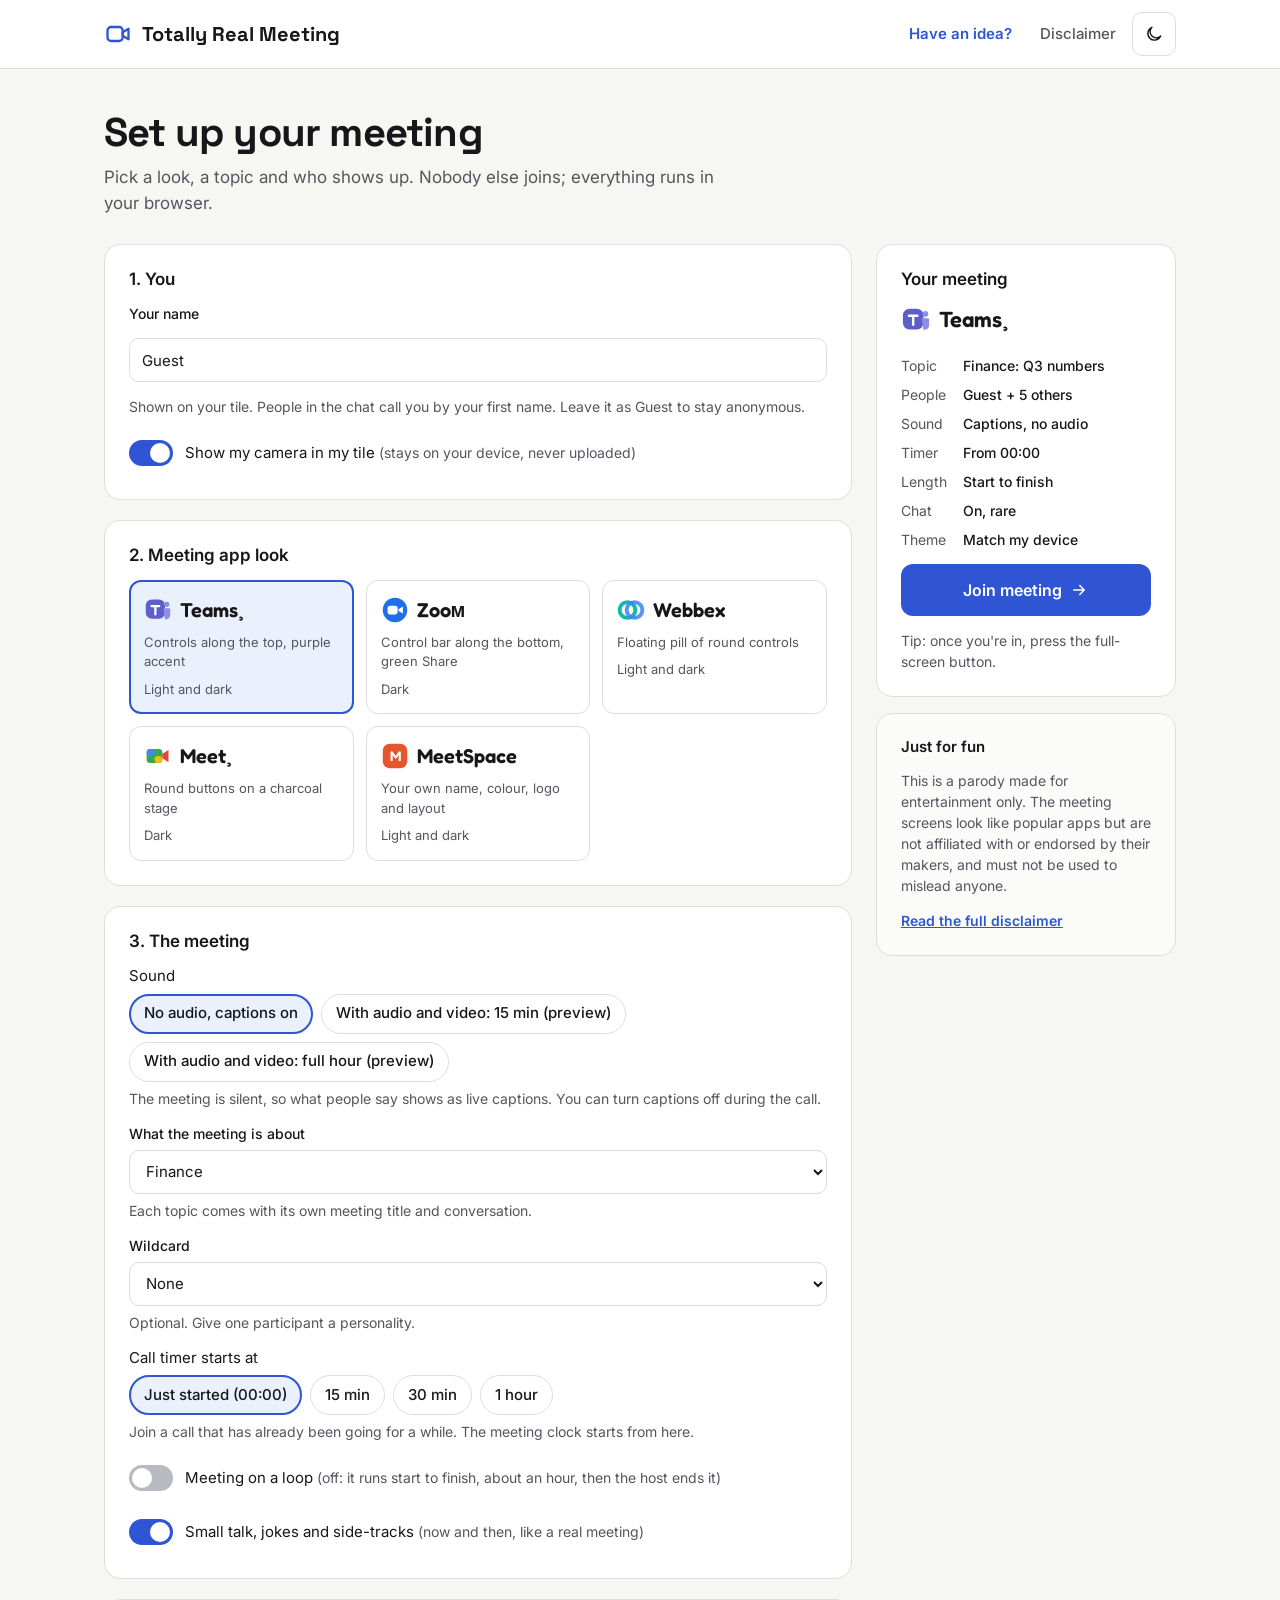
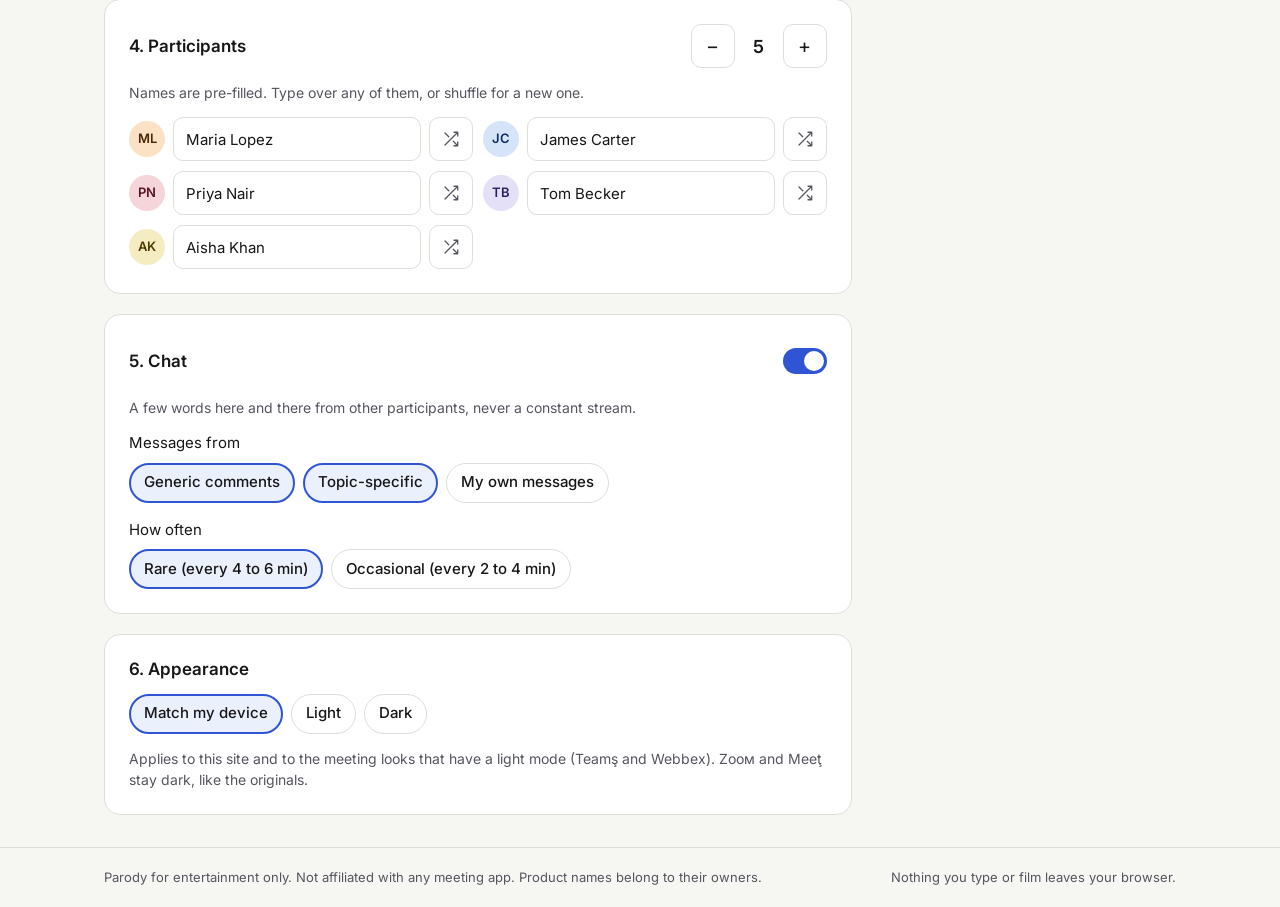
==== commit 4f17202f: "Add wildcard personalities, five comedy scenarios and a 404 page - Setup page: optional Wildcard dro" ====
--- a/index.html
+++ b/index.html
@@ -69,6 +69,9 @@
 <div class="field" id="topicPick"><label class="f" for="topic">What the meeting is about</label>
 <select class="input" id="topic"></select>
 <p class="hint">Each topic comes with its own meeting title and conversation.</p></div>
+<div class="field" id="wildPick"><label class="f" for="wildcard">Wildcard</label>
+<select class="input" id="wildcard"><option value="none">None</option><option value="talker">The talker</option><option value="knowitall">The know-it-all</option><option value="confused">The confused manager</option></select>
+<p class="hint" id="wildHint"></p></div>
 <div class="field" id="sampleTopic" hidden><span class="f">What the meeting is about</span>
 <div class="preset" role="status"><strong id="sampleTopicName"></strong><span id="sampleTopicMeta"></span>
 <span class="tag">Preselected for this audio and video meeting</span></div></div>
@@ -231,7 +234,7 @@
 }
 function renderTopic() {
   $('topic').innerHTML = S.audio ? `<option selected>${SAMPLES[S.sample].title}</option>`
-    : TOPICS.map(t => `<option value="${t}"${t === S.topic ? ' selected' : ''}>${t}</option>`).join('')
+    : [...TOPICS].sort((a, b) => a.localeCompare(b)).map(t => `<option value="${t}"${t === S.topic ? ' selected' : ''}>${t}</option>`).join('')
       + `<option value="${CUSTOM_TOPIC}"${S.topic === CUSTOM_TOPIC ? ' selected' : ''}>Custom (make your own)</option>`;
   $('topic').disabled = S.audio;
 }
@@ -248,13 +251,26 @@
 function renderAudio() {
   document.querySelectorAll('[data-audio]').forEach(b => b.setAttribute('aria-pressed', b.dataset.audio === audioKey()));
   $('audioHint').textContent = AUDIO_HINT[audioKey()];
-  renderTopic(); renderCustomTopic(); renderTimer(); renderPeople();
+  renderTopic(); renderCustomTopic(); renderWildcard(); renderTimer(); renderPeople();
   $('topicPick').hidden = S.audio; $('sampleTopic').hidden = !S.audio;
   if (S.audio) { $('sampleTopicName').textContent = SAMPLE_TOPIC[S.sample][0]; $('sampleTopicMeta').textContent = SAMPLE_TOPIC[S.sample][1]; }
   ['loopSwitch', 'driftSwitch'].forEach(id => { $(id).disabled = S.audio; });
   $('loopSwitch').setAttribute('aria-pressed', !S.audio && S.length === 'loop');
   $('driftSwitch').setAttribute('aria-pressed', S.audio || S.drift !== 'none');
   document.querySelectorAll('.locked').forEach(el => { el.hidden = !S.audio; });
+}
+/* The wildcard goes to the third participant (or the second, or the only one), matching meeting.html. */
+const WILD_HINT = {
+  none: 'Optional. Give one participant a personality.',
+  talker: '{name} grabs the floor and rarely lets go.',
+  knowitall: '{name} corrects everyone, usually with a decimal point.',
+  confused: '{name} is senior, well-meaning and completely lost.'
+};
+function renderWildcard() {
+  $('wildPick').hidden = S.audio;
+  $('wildcard').value = S.wildcard;
+  const n = S.names.slice(0, S.count), who = ((n[2] || n[1] || n[0] || '').trim() || 'One participant').split(/\s+/)[0];
+  $('wildHint').textContent = WILD_HINT[S.wildcard].replace('{name}', who);
 }
 function renderCustomTopic() { $('customTopic').style.display = !S.audio && S.topic === CUSTOM_TOPIC ? 'flex' : 'none'; }
 
@@ -297,6 +313,7 @@
   $('sumTimer').textContent = S.audio ? (S.sample === 'short' ? 'From 15:00' : 'From 00:00') : TIMER_STARTS.find(t => t.min === S.timer).short;
   $('sumLength').textContent = S.length === 'loop' ? 'On a loop' : 'Start to finish';
   $('sumTheme').textContent = { system: 'Match my device', light: 'Light', dark: 'Dark' }[S.theme];
+  renderWildcard();   /* its hint names the participant, so it follows name edits */
   $('join').href = settingsUrl('meeting.html', S);
 }
 
@@ -318,6 +335,7 @@
 $('camSwitch').addEventListener('click', () => { S.cam = !S.cam; $('camSwitch').setAttribute('aria-pressed', S.cam); save(); });
 $('apps').addEventListener('click', e => { const b = e.target.closest('[data-skin]'); if (!b) return; S.skin = b.dataset.skin; renderApps(); renderCustomApp(); save(); });
 document.querySelectorAll('[data-audio]').forEach(b => b.addEventListener('click', () => { S.audio = b.dataset.audio !== 'off'; if (S.audio) S.sample = b.dataset.audio; renderAudio(); save(); b.focus(); }));
+$('wildcard').addEventListener('change', e => { S.wildcard = e.target.value; renderWildcard(); save(); });
 $('topic').addEventListener('change', e => { S.topic = e.target.value; renderCustomTopic(); save(); if (S.topic === CUSTOM_TOPIC) $('ctTitle').focus(); });
 $('timerPick').addEventListener('click', e => { const b = e.target.closest('[data-timer]'); if (!b) return; S.timer = +b.dataset.timer; renderTimer(); save(); $('timerPick').querySelector(`[data-timer="${S.timer}"]`).focus(); });
 $('ctTitle').addEventListener('input', e => { S.customTopic.title = e.target.value; save(); });
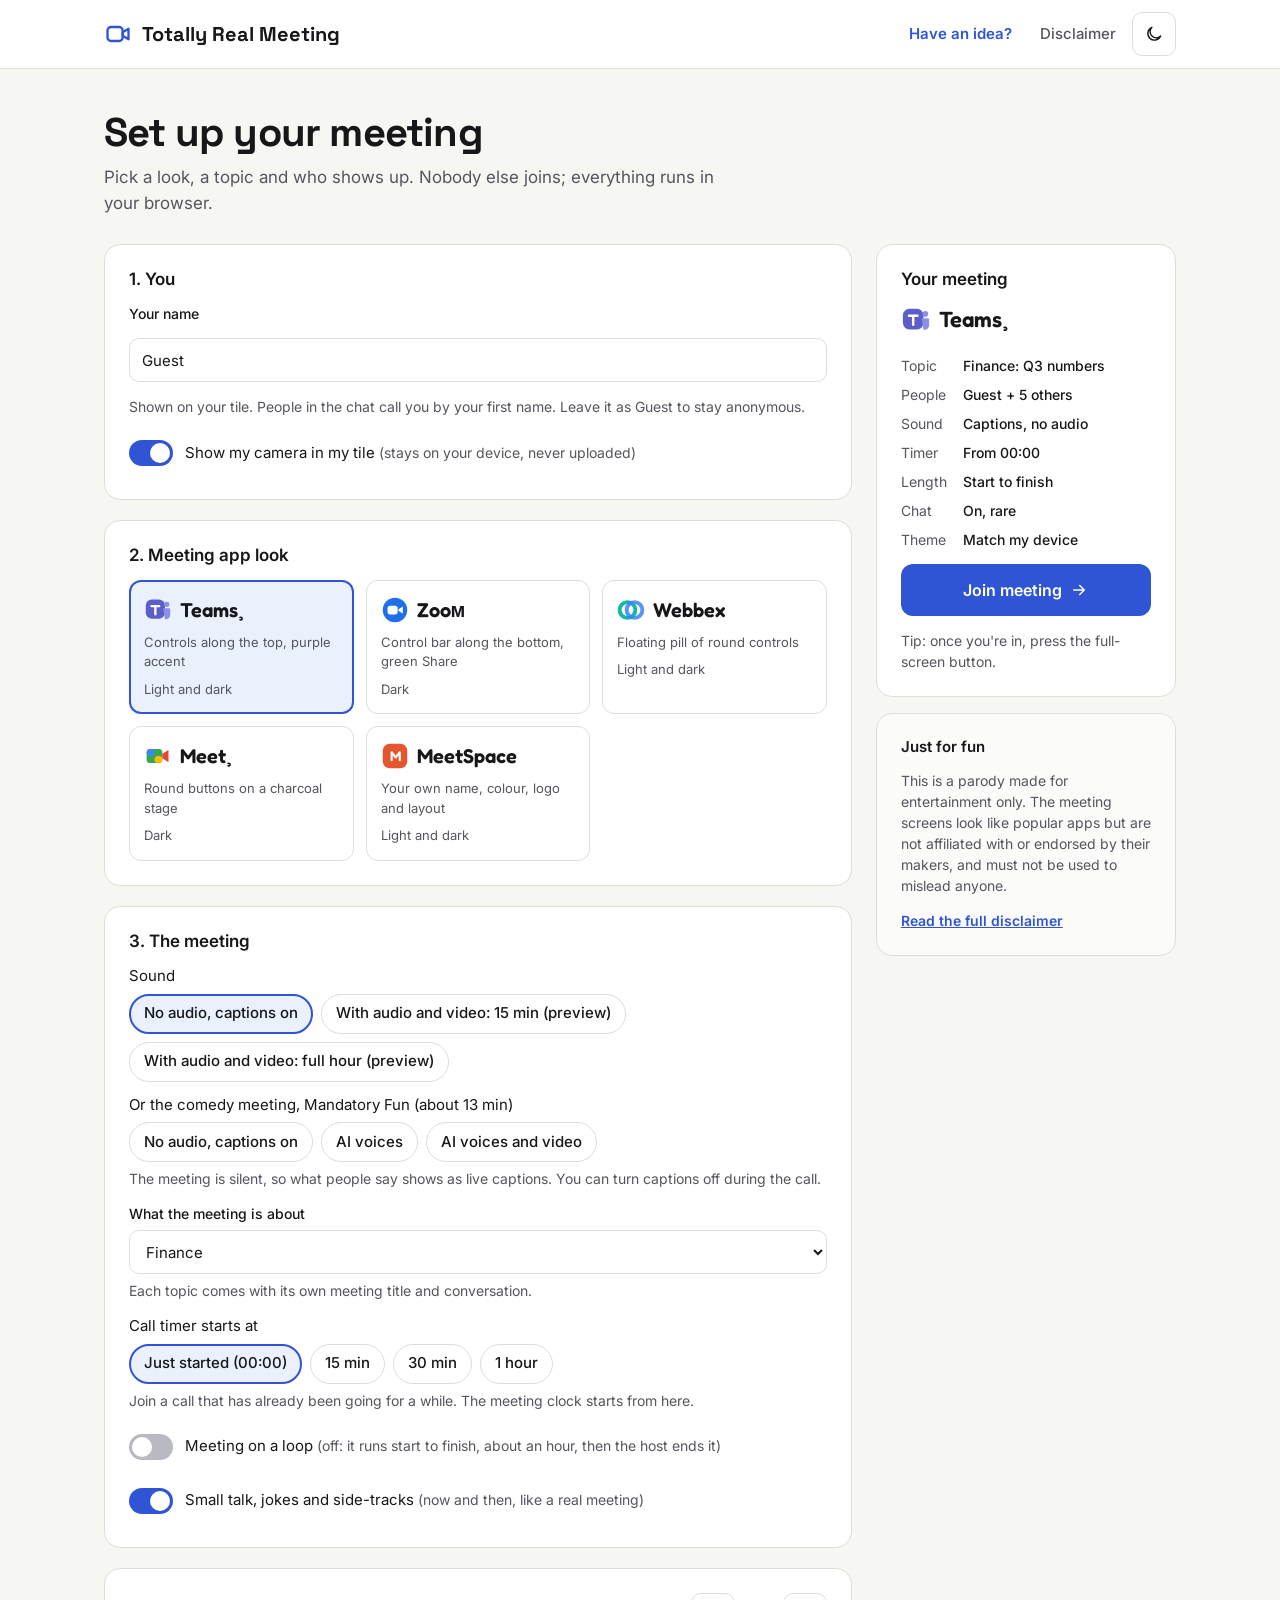
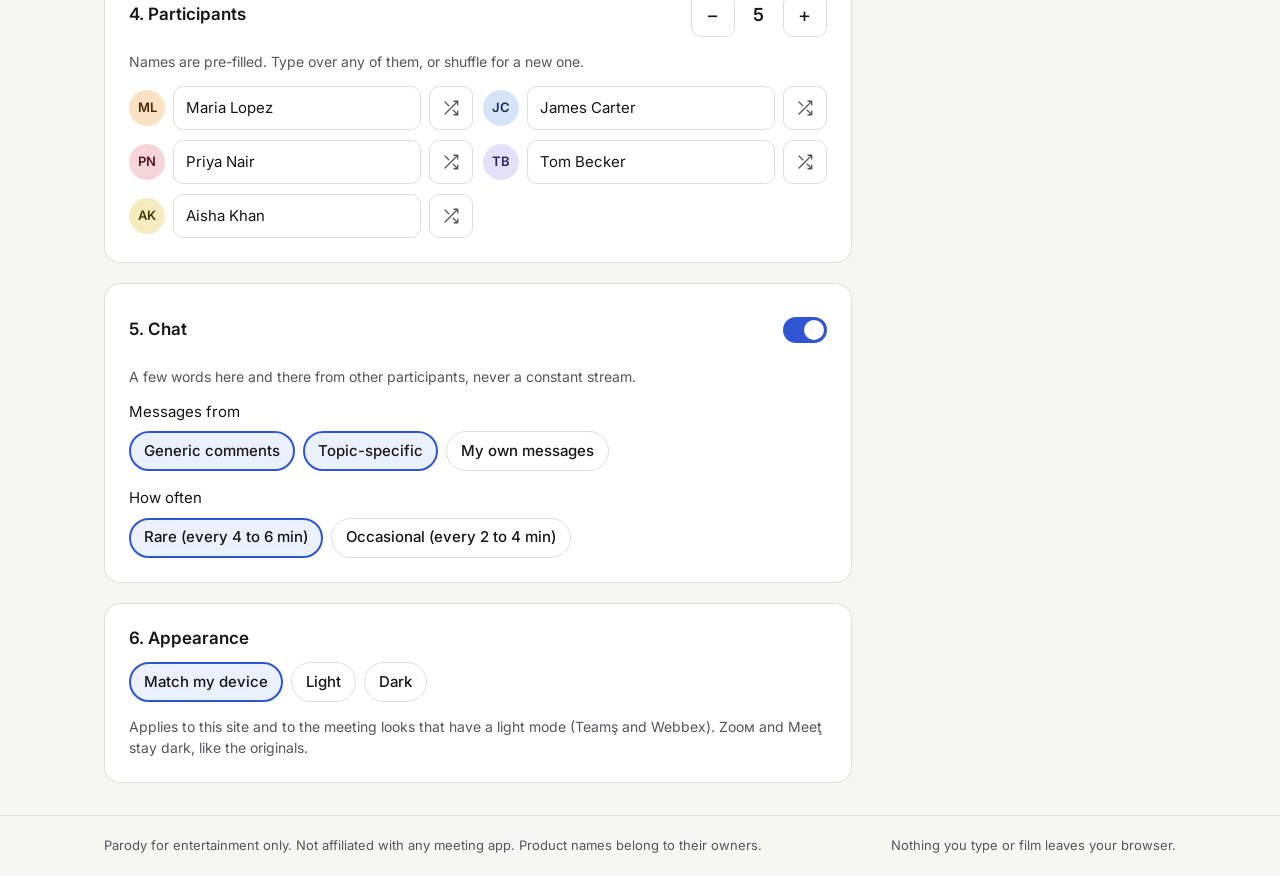
==== commit 6e5e6a46: "Add the comedy meeting "Mandatory Fun: Quarterly Vibe Check" A 13-minute comedy with original jokes," ====
--- a/index.html
+++ b/index.html
@@ -65,20 +65,23 @@
 <button class="chip" type="button" data-audio="short" aria-pressed="false">With audio and video: 15 min (preview)</button>
 <button class="chip" type="button" data-audio="hour" aria-pressed="false">With audio and video: full hour (preview)</button>
 </div>
+<span class="f" id="l-comedy" style="margin-top:6px">Or the comedy meeting, Mandatory Fun (about 13 min)</span>
+<div class="seg" role="group" aria-labelledby="l-comedy">
+<button class="chip" type="button" data-audio="humortxt" aria-pressed="false">No audio, captions on</button>
+<button class="chip" type="button" data-audio="humor" aria-pressed="false">AI voices</button>
+<button class="chip" type="button" data-audio="humorvid" aria-pressed="false">AI voices and video</button>
+</div>
 <p class="hint" id="audioHint"></p></div>
 <div class="field" id="topicPick"><label class="f" for="topic">What the meeting is about</label>
 <select class="input" id="topic"></select>
 <p class="hint">Each topic comes with its own meeting title and conversation.</p></div>
-<div class="field" id="wildPick"><label class="f" for="wildcard">Wildcard</label>
-<select class="input" id="wildcard"><option value="none">None</option><option value="talker">The talker</option><option value="knowitall">The know-it-all</option><option value="confused">The confused manager</option></select>
-<p class="hint" id="wildHint"></p></div>
 <div class="field" id="sampleTopic" hidden><span class="f">What the meeting is about</span>
 <div class="preset" role="status"><strong id="sampleTopicName"></strong><span id="sampleTopicMeta"></span>
-<span class="tag">Preselected for this audio and video meeting</span></div></div>
+<span class="tag" id="sampleTopicTag">Preselected for this audio and video meeting</span></div></div>
 <div class="field"><span class="f" id="l-timer">Call timer starts at</span>
 <div class="seg" role="group" aria-labelledby="l-timer" id="timerPick"></div>
 <p class="hint">Join a call that has already been going for a while. The meeting clock starts from here.</p>
-<p class="locked" hidden>Set by the audio and video meeting, and so are the two switches below.</p></div>
+<p class="locked" hidden>Set by the meeting you picked above, and so are the two switches below.</p></div>
 <div class="field" style="gap:10px">
 <button class="switch" type="button" id="loopSwitch" aria-pressed="false"><span class="track"><span class="knob"></span></span><span>Meeting on a loop <span class="hint" style="display:inline">(off: it runs start to finish, about an hour, then the host ends it)</span></span></button>
 <button class="switch" type="button" id="driftSwitch" aria-pressed="true"><span class="track"><span class="knob"></span></span><span>Small talk, jokes and side-tracks <span class="hint" style="display:inline">(now and then, like a real meeting)</span></span></button>
@@ -226,70 +229,70 @@
   S.customApp = setCustomApp({ ...S.customApp, ...patch });
   renderApps(); renderCustomApp(); save();
 }
-/* An audio and video meeting (audio on) has its own title, people and start time: show those, locked. */
-const sampleStart = () => S.sample === 'short' ? 15 : 0;
+/* A prepared meeting (an audio and video one, or the comedy) has its own title, people and start time: show those, locked. */
+const sampleStart = () => activeSample(S) === 'short' ? 15 : 0;
 function renderTimer() {
-  const cur = S.audio ? sampleStart() : S.timer;
-  $('timerPick').innerHTML = TIMER_STARTS.map(t => `<button class="chip" type="button" data-timer="${t.min}" aria-pressed="${cur === t.min}"${S.audio ? ' disabled' : ''}>${t.label}</button>`).join('');
+  const cur = activeSample(S) ? sampleStart() : S.timer;
+  $('timerPick').innerHTML = TIMER_STARTS.map(t => `<button class="chip" type="button" data-timer="${t.min}" aria-pressed="${cur === t.min}"${activeSample(S) ? ' disabled' : ''}>${t.label}</button>`).join('');
 }
 function renderTopic() {
-  $('topic').innerHTML = S.audio ? `<option selected>${SAMPLES[S.sample].title}</option>`
-    : [...TOPICS].sort((a, b) => a.localeCompare(b)).map(t => `<option value="${t}"${t === S.topic ? ' selected' : ''}>${t}</option>`).join('')
+  $('topic').innerHTML = activeSample(S) ? `<option selected>${SAMPLES[activeSample(S)].title}</option>`
+    : TOPICS.map(t => `<option value="${t}"${t === S.topic ? ' selected' : ''}>${t}</option>`).join('')
       + `<option value="${CUSTOM_TOPIC}"${S.topic === CUSTOM_TOPIC ? ' selected' : ''}>Custom (make your own)</option>`;
-  $('topic').disabled = S.audio;
+  $('topic').disabled = !!activeSample(S);
 }
 const SAMPLE_TOPIC = {
   short: ['Team connect: icebreaker questions', 'Six people on camera, with sound · about 15 minutes · you join at 15:00, partway through'],
-  hour: ['Team connect hour: icebreaker questions', 'Six people on camera, with sound · about an hour · from the start']
+  hour: ['Team connect hour: icebreaker questions', 'Six people on camera, with sound · about an hour · from the start'],
+  humortxt: ['Mandatory Fun: Quarterly Vibe Check', 'Comedy · about 13 minutes · no sound, the jokes show as captions'],
+  humor: ['Mandatory Fun: Quarterly Vibe Check', 'Comedy · about 13 minutes · five computer voices, cameras off'],
+  humorvid: ['Mandatory Fun: Quarterly Vibe Check', 'Comedy · about 13 minutes · five computer voices, four colleagues on camera who only listen']
 };
 const AUDIO_HINT = {
   off: 'The meeting is silent, so what people say shows as live captions. You can turn captions off during the call.',
   short: 'Six coworkers answer icebreaker questions on camera, and every voice you hear comes from them. Your own participants join with their cameras off and only chat; the first one hosts and types the questions. Captions start off. The topic and start time come with this meeting, so they are filled in below and locked.',
-  hour: 'Six coworkers take turns answering the host’s icebreaker questions on camera, and colleagues with their cameras off speak with computer voices. Cameras go on and off the way they do in real calls. Captions start off. The topic, people and start time come with this meeting, so they are filled in below and locked.'
+  hour: 'Six coworkers take turns answering the host’s icebreaker questions on camera, and colleagues with their cameras off speak with computer voices. Cameras go on and off the way they do in real calls. Captions start off. The topic, people and start time come with this meeting, so they are filled in below and locked.',
+  humortxt: 'A team “fun” meeting that goes wrong in small ways: a morale survey, a wellness minute, an escape room offsite and a manager who keeps talking to his desk lamp. Nothing plays out loud, so every line shows as a caption. Your own participants join muted and only chat.',
+  humor: 'A team “fun” meeting that goes wrong in small ways, with five characters speaking in computer voices and their cameras off. Captions start off. Your own participants join muted and only chat.',
+  humorvid: 'The same comedy with computer voices, plus four colleagues on camera who stay muted and just listen, the way half of any call does. Their cameras go off now and then. Captions start off. Your own participants join muted and only chat.'
 };
-const audioKey = () => S.audio ? S.sample : 'off';
+const audioKey = () => activeSample(S) || 'off';
 function renderAudio() {
   document.querySelectorAll('[data-audio]').forEach(b => b.setAttribute('aria-pressed', b.dataset.audio === audioKey()));
   $('audioHint').textContent = AUDIO_HINT[audioKey()];
-  renderTopic(); renderCustomTopic(); renderWildcard(); renderTimer(); renderPeople();
-  $('topicPick').hidden = S.audio; $('sampleTopic').hidden = !S.audio;
-  if (S.audio) { $('sampleTopicName').textContent = SAMPLE_TOPIC[S.sample][0]; $('sampleTopicMeta').textContent = SAMPLE_TOPIC[S.sample][1]; }
-  ['loopSwitch', 'driftSwitch'].forEach(id => { $(id).disabled = S.audio; });
-  $('loopSwitch').setAttribute('aria-pressed', !S.audio && S.length === 'loop');
-  $('driftSwitch').setAttribute('aria-pressed', S.audio || S.drift !== 'none');
-  document.querySelectorAll('.locked').forEach(el => { el.hidden = !S.audio; });
-}
-/* The wildcard goes to the third participant (or the second, or the only one), matching meeting.html. */
-const WILD_HINT = {
-  none: 'Optional. Give one participant a personality.',
-  talker: '{name} grabs the floor and rarely lets go.',
-  knowitall: '{name} corrects everyone, usually with a decimal point.',
-  confused: '{name} is senior, well-meaning and completely lost.'
-};
-function renderWildcard() {
-  $('wildPick').hidden = S.audio;
-  $('wildcard').value = S.wildcard;
-  const n = S.names.slice(0, S.count), who = ((n[2] || n[1] || n[0] || '').trim() || 'One participant').split(/\s+/)[0];
-  $('wildHint').textContent = WILD_HINT[S.wildcard].replace('{name}', who);
-}
-function renderCustomTopic() { $('customTopic').style.display = !S.audio && S.topic === CUSTOM_TOPIC ? 'flex' : 'none'; }
+  renderTopic(); renderCustomTopic(); renderTimer(); renderPeople();
+  const k = activeSample(S);
+  $('topicPick').hidden = !!k; $('sampleTopic').hidden = !k;
+  if (k) {
+    $('sampleTopicName').textContent = SAMPLE_TOPIC[k][0]; $('sampleTopicMeta').textContent = SAMPLE_TOPIC[k][1];
+    $('sampleTopicTag').textContent = SAMPLES[k].tl === 'humor' ? 'Preselected for the comedy meeting' : 'Preselected for this audio and video meeting';
+  }
+  ['loopSwitch', 'driftSwitch'].forEach(id => { $(id).disabled = !!k; });
+  $('loopSwitch').setAttribute('aria-pressed', !k && S.length === 'loop');
+  $('driftSwitch').setAttribute('aria-pressed', !!k || S.drift !== 'none');
+  document.querySelectorAll('.locked').forEach(el => { el.hidden = !k; });
+}
+function renderCustomTopic() { $('customTopic').style.display = !activeSample(S) && S.topic === CUSTOM_TOPIC ? 'flex' : 'none'; }
 
 /* With an audio and video meeting the filmed people are fixed. The short one adds your own names, camera off and chat only. */
-const ownNames = () => !S.audio || !!SAMPLES[S.sample].ownNames;
+const ownNames = () => !activeSample(S) || !!SAMPLES[activeSample(S)].ownNames;
 function renderPeople() {
-  const fixed = S.audio ? SAMPLES[S.sample].cast.map(c => c.name) : [];
+  const k = activeSample(S);
+  const fixed = k ? SAMPLES[k].cast.map(c => c.name) : [];
   const mine = ownNames() ? S.names.slice(0, S.count) : [];
   $('count').textContent = ownNames() ? S.count : fixed.length;
   $('dec').disabled = $('inc').disabled = !ownNames();
   const row = (n, i, k, edit) => {
     const a = AVATAR[k % AVATAR.length];
     return `<div class="person"><span class="dot" style="background:${a.bg};color:${a.fg}" aria-hidden="true">${initials(n)}</span>
-      <input class="input" type="text" value="${n.replace(/"/g, '&quot;')}"${edit ? ` data-i="${i}"` : ' readonly'} aria-label="${edit ? 'Participant ' + (i + 1) + ' name' : n + ', on camera, fixed'}" maxlength="40">
+      <input class="input" type="text" value="${n.replace(/"/g, '&quot;')}"${edit ? ` data-i="${i}"` : ' readonly'} aria-label="${edit ? 'Participant ' + (i + 1) + ' name' : n + ', fixed'}" maxlength="40">
       ${edit ? `<button class="sq ghost" type="button" data-shuffle="${i}" aria-label="Shuffle name for participant ${i + 1}">${ico('shuffle', 18)}</button>` : ''}</div>`;
   };
   $('people').innerHTML = fixed.map((n, k) => row(n, -1, k + 1, false)).join('') + mine.map((n, i) => row(n, i, i + fixed.length + 1, true)).join('');
-  $('peopleLock').textContent = !S.audio ? '' : ownNames()
-    ? 'The six people on camera are fixed. Your names after them join with their cameras off, stay muted and only use the chat. The first one hosts and types the questions.'
+  $('peopleLock').textContent = !k ? '' : k === 'humorvid'
+    ? 'The five comedy characters and the four colleagues on camera, who only listen, are fixed. Your names after them join with their cameras off, stay muted and only use the chat.'
+    : SAMPLES[k].tl === 'humor' ? 'The five comedy characters are fixed. Your names after them join with their cameras off, stay muted and only use the chat.'
+    : ownNames() ? 'The six people on camera are fixed. Your names after them join with their cameras off, stay muted and only use the chat. The first one hosts and types the questions.'
     : 'The full-hour meeting has its own cast, so these names are fixed. Pick “No audio” or “15 min” to use your own.';
 }
 
@@ -304,16 +307,17 @@
 
 function summary() {
   $('sumBrand').innerHTML = brand(S.skin, 30);
-  $('sumTopic').textContent = S.audio ? SAMPLE_TOPIC[S.sample][0] : topicTitle(S);
-  const others = S.audio ? sampleCastFor(S).length : S.count;
+  const k = activeSample(S);
+  $('sumTopic').textContent = k ? SAMPLE_TOPIC[k][0] : topicTitle(S);
+  const others = k ? sampleCastFor(S).length : S.count;
   $('sumPeople').textContent = ((S.name || '').trim() || 'Guest') + ' + ' + others + (others === 1 ? ' other' : ' others');
   const srcs = ['generic', 'topic', 'own'].filter(k => S.chat[k]).length;
   $('sumChat').textContent = !S.chat.on || !srcs ? 'Off' : (S.chat.freq === 'rare' ? 'On, rare' : 'On, occasional');
-  $('sumSound').textContent = S.audio ? 'Audio and video, captions off' : 'Captions, no audio';
-  $('sumTimer').textContent = S.audio ? (S.sample === 'short' ? 'From 15:00' : 'From 00:00') : TIMER_STARTS.find(t => t.min === S.timer).short;
+  $('sumSound').textContent = { short: 'Audio and video, captions off', hour: 'Audio and video, captions off', humortxt: 'Comedy, captions, no audio',
+    humor: 'Comedy, AI voices, captions off', humorvid: 'Comedy, AI voices and video, captions off' }[k] || 'Captions, no audio';
+  $('sumTimer').textContent = k ? (k === 'short' ? 'From 15:00' : 'From 00:00') : TIMER_STARTS.find(t => t.min === S.timer).short;
   $('sumLength').textContent = S.length === 'loop' ? 'On a loop' : 'Start to finish';
   $('sumTheme').textContent = { system: 'Match my device', light: 'Light', dark: 'Dark' }[S.theme];
-  renderWildcard();   /* its hint names the participant, so it follows name edits */
   $('join').href = settingsUrl('meeting.html', S);
 }
 
@@ -334,8 +338,12 @@
 $('driftSwitch').addEventListener('click', () => { S.drift = S.drift === 'none' ? 'some' : 'none'; $('driftSwitch').setAttribute('aria-pressed', S.drift !== 'none'); save(); });
 $('camSwitch').addEventListener('click', () => { S.cam = !S.cam; $('camSwitch').setAttribute('aria-pressed', S.cam); save(); });
 $('apps').addEventListener('click', e => { const b = e.target.closest('[data-skin]'); if (!b) return; S.skin = b.dataset.skin; renderApps(); renderCustomApp(); save(); });
-document.querySelectorAll('[data-audio]').forEach(b => b.addEventListener('click', () => { S.audio = b.dataset.audio !== 'off'; if (S.audio) S.sample = b.dataset.audio; renderAudio(); save(); b.focus(); }));
-$('wildcard').addEventListener('change', e => { S.wildcard = e.target.value; renderWildcard(); save(); });
+document.querySelectorAll('[data-audio]').forEach(b => b.addEventListener('click', () => {
+  const v = b.dataset.audio;
+  if (v === 'off') { S.audio = false; if (S.sample === 'humortxt') S.sample = 'short'; }
+  else { S.audio = v !== 'humortxt'; S.sample = v; }
+  renderAudio(); save(); b.focus();
+}));
 $('topic').addEventListener('change', e => { S.topic = e.target.value; renderCustomTopic(); save(); if (S.topic === CUSTOM_TOPIC) $('ctTitle').focus(); });
 $('timerPick').addEventListener('click', e => { const b = e.target.closest('[data-timer]'); if (!b) return; S.timer = +b.dataset.timer; renderTimer(); save(); $('timerPick').querySelector(`[data-timer="${S.timer}"]`).focus(); });
 $('ctTitle').addEventListener('input', e => { S.customTopic.title = e.target.value; save(); });
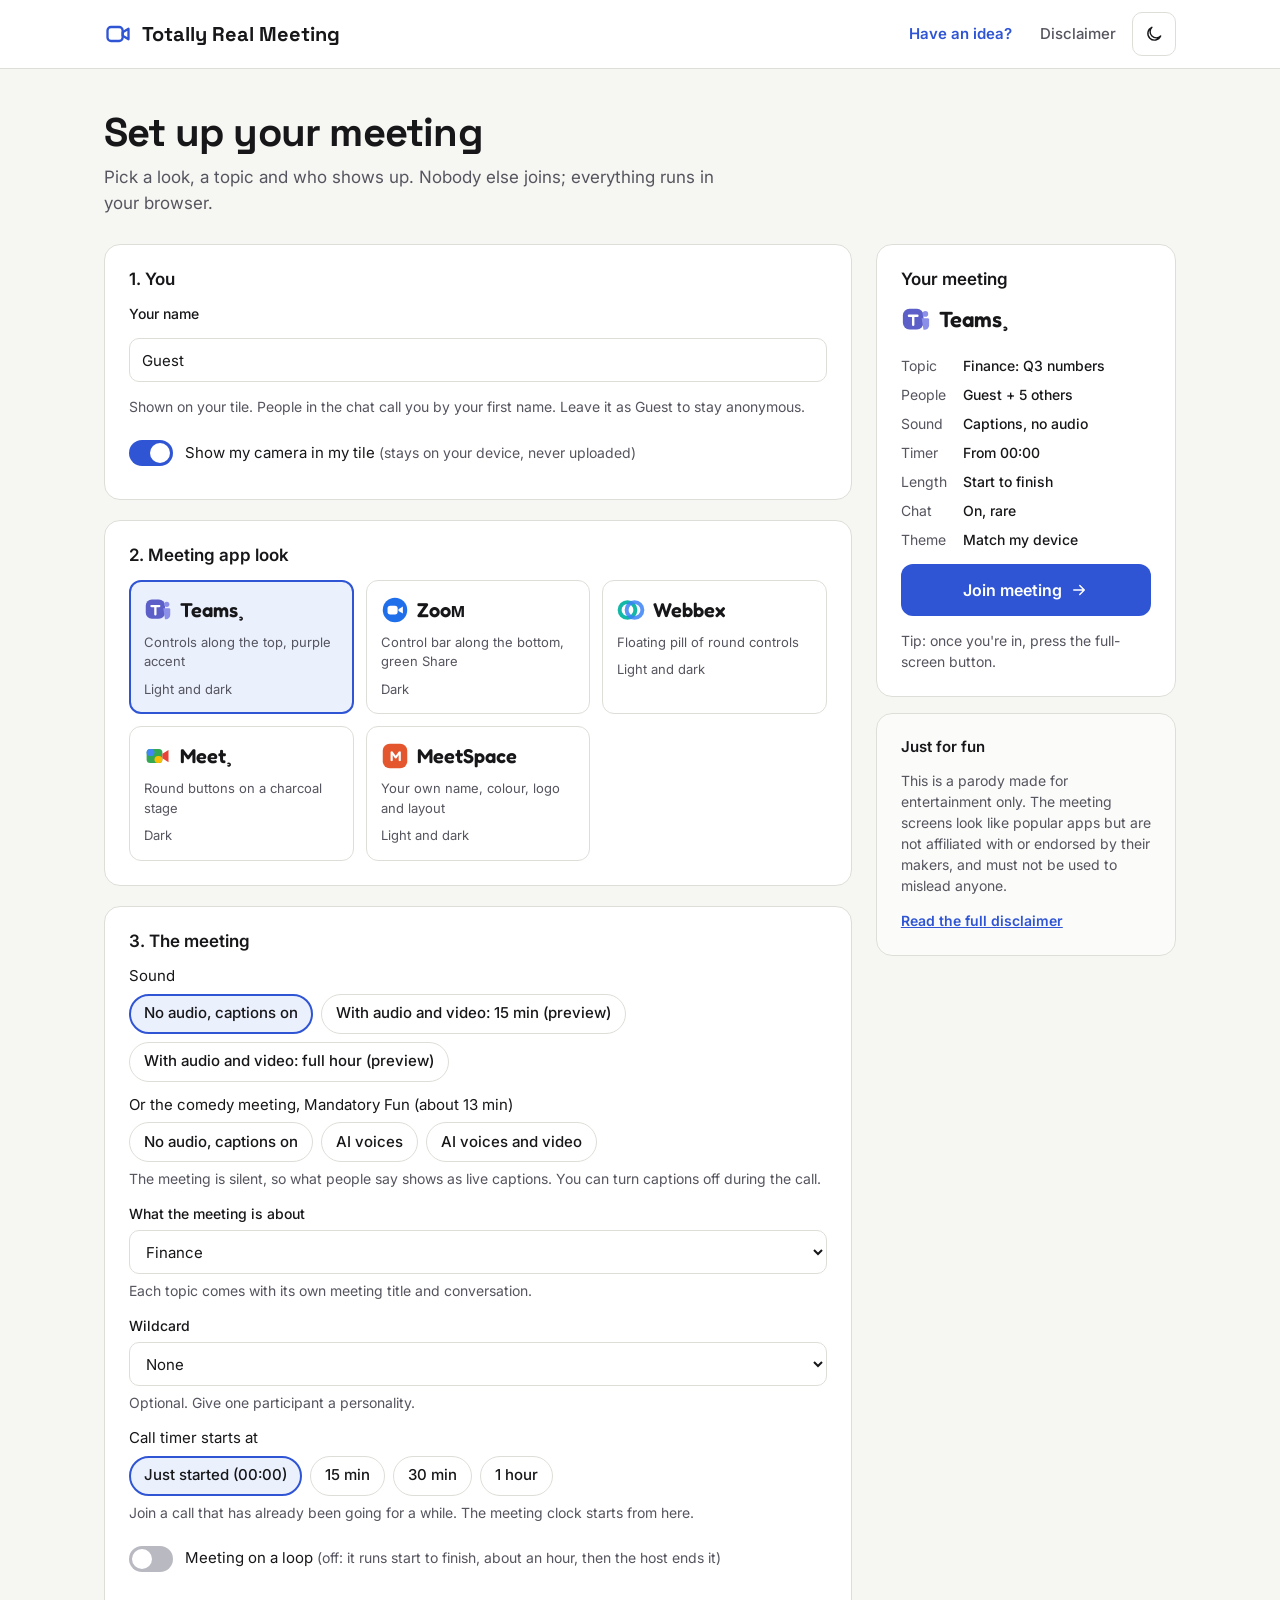
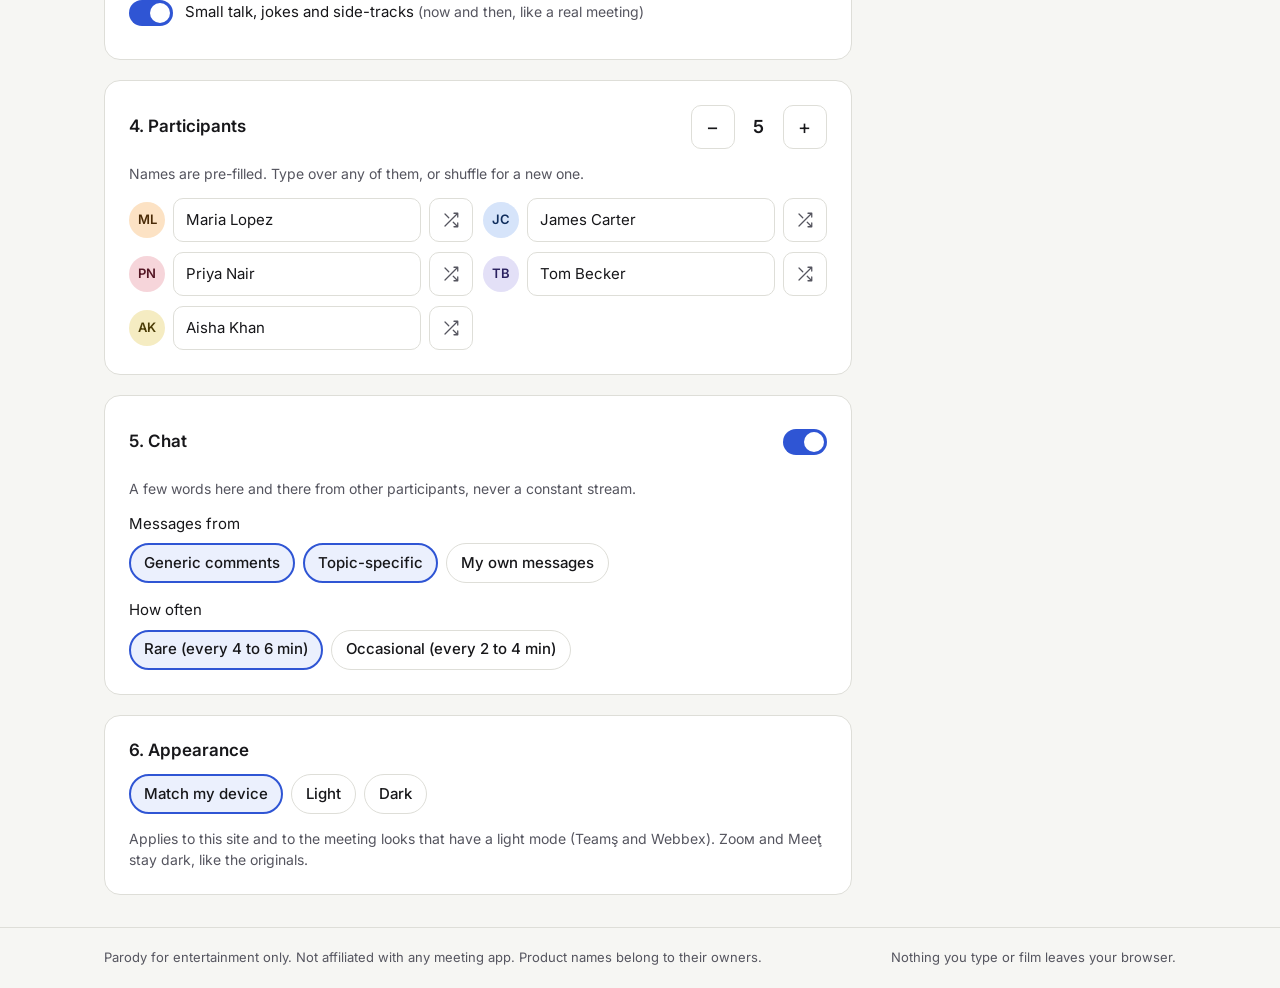
==== commit 15801472: "Merge remote-tracking branch 'origin/main' into claude/project-thread-vjn7vn # Conflicts: #	index.ht" ====
--- a/index.html
+++ b/index.html
@@ -75,6 +75,9 @@
 <div class="field" id="topicPick"><label class="f" for="topic">What the meeting is about</label>
 <select class="input" id="topic"></select>
 <p class="hint">Each topic comes with its own meeting title and conversation.</p></div>
+<div class="field" id="wildPick"><label class="f" for="wildcard">Wildcard</label>
+<select class="input" id="wildcard"><option value="none">None</option><option value="talker">The talker</option><option value="knowitall">The know-it-all</option><option value="confused">The confused manager</option></select>
+<p class="hint" id="wildHint"></p></div>
 <div class="field" id="sampleTopic" hidden><span class="f">What the meeting is about</span>
 <div class="preset" role="status"><strong id="sampleTopicName"></strong><span id="sampleTopicMeta"></span>
 <span class="tag" id="sampleTopicTag">Preselected for this audio and video meeting</span></div></div>
@@ -237,7 +240,7 @@
 }
 function renderTopic() {
   $('topic').innerHTML = activeSample(S) ? `<option selected>${SAMPLES[activeSample(S)].title}</option>`
-    : TOPICS.map(t => `<option value="${t}"${t === S.topic ? ' selected' : ''}>${t}</option>`).join('')
+    : [...TOPICS].sort((a, b) => a.localeCompare(b)).map(t => `<option value="${t}"${t === S.topic ? ' selected' : ''}>${t}</option>`).join('')
       + `<option value="${CUSTOM_TOPIC}"${S.topic === CUSTOM_TOPIC ? ' selected' : ''}>Custom (make your own)</option>`;
   $('topic').disabled = !!activeSample(S);
 }
@@ -260,7 +263,7 @@
 function renderAudio() {
   document.querySelectorAll('[data-audio]').forEach(b => b.setAttribute('aria-pressed', b.dataset.audio === audioKey()));
   $('audioHint').textContent = AUDIO_HINT[audioKey()];
-  renderTopic(); renderCustomTopic(); renderTimer(); renderPeople();
+  renderTopic(); renderCustomTopic(); renderWildcard(); renderTimer(); renderPeople();
   const k = activeSample(S);
   $('topicPick').hidden = !!k; $('sampleTopic').hidden = !k;
   if (k) {
@@ -271,6 +274,19 @@
   $('loopSwitch').setAttribute('aria-pressed', !k && S.length === 'loop');
   $('driftSwitch').setAttribute('aria-pressed', !!k || S.drift !== 'none');
   document.querySelectorAll('.locked').forEach(el => { el.hidden = !k; });
+}
+/* The wildcard goes to the third participant (or the second, or the only one), matching meeting.html. */
+const WILD_HINT = {
+  none: 'Optional. Give one participant a personality.',
+  talker: '{name} grabs the floor and rarely lets go.',
+  knowitall: '{name} corrects everyone, usually with a decimal point.',
+  confused: '{name} is senior, well-meaning and completely lost.'
+};
+function renderWildcard() {
+  $('wildPick').hidden = !!activeSample(S);
+  $('wildcard').value = S.wildcard;
+  const n = S.names.slice(0, S.count), who = ((n[2] || n[1] || n[0] || '').trim() || 'One participant').split(/\s+/)[0];
+  $('wildHint').textContent = WILD_HINT[S.wildcard].replace('{name}', who);
 }
 function renderCustomTopic() { $('customTopic').style.display = !activeSample(S) && S.topic === CUSTOM_TOPIC ? 'flex' : 'none'; }
 
@@ -318,6 +334,7 @@
   $('sumTimer').textContent = k ? (k === 'short' ? 'From 15:00' : 'From 00:00') : TIMER_STARTS.find(t => t.min === S.timer).short;
   $('sumLength').textContent = S.length === 'loop' ? 'On a loop' : 'Start to finish';
   $('sumTheme').textContent = { system: 'Match my device', light: 'Light', dark: 'Dark' }[S.theme];
+  renderWildcard();   /* its hint names the participant, so it follows name edits */
   $('join').href = settingsUrl('meeting.html', S);
 }
 
@@ -344,6 +361,7 @@
   else { S.audio = v !== 'humortxt'; S.sample = v; }
   renderAudio(); save(); b.focus();
 }));
+$('wildcard').addEventListener('change', e => { S.wildcard = e.target.value; renderWildcard(); save(); });
 $('topic').addEventListener('change', e => { S.topic = e.target.value; renderCustomTopic(); save(); if (S.topic === CUSTOM_TOPIC) $('ctTitle').focus(); });
 $('timerPick').addEventListener('click', e => { const b = e.target.closest('[data-timer]'); if (!b) return; S.timer = +b.dataset.timer; renderTimer(); save(); $('timerPick').querySelector(`[data-timer="${S.timer}"]`).focus(); });
 $('ctTitle').addEventListener('input', e => { S.customTopic.title = e.target.value; save(); });
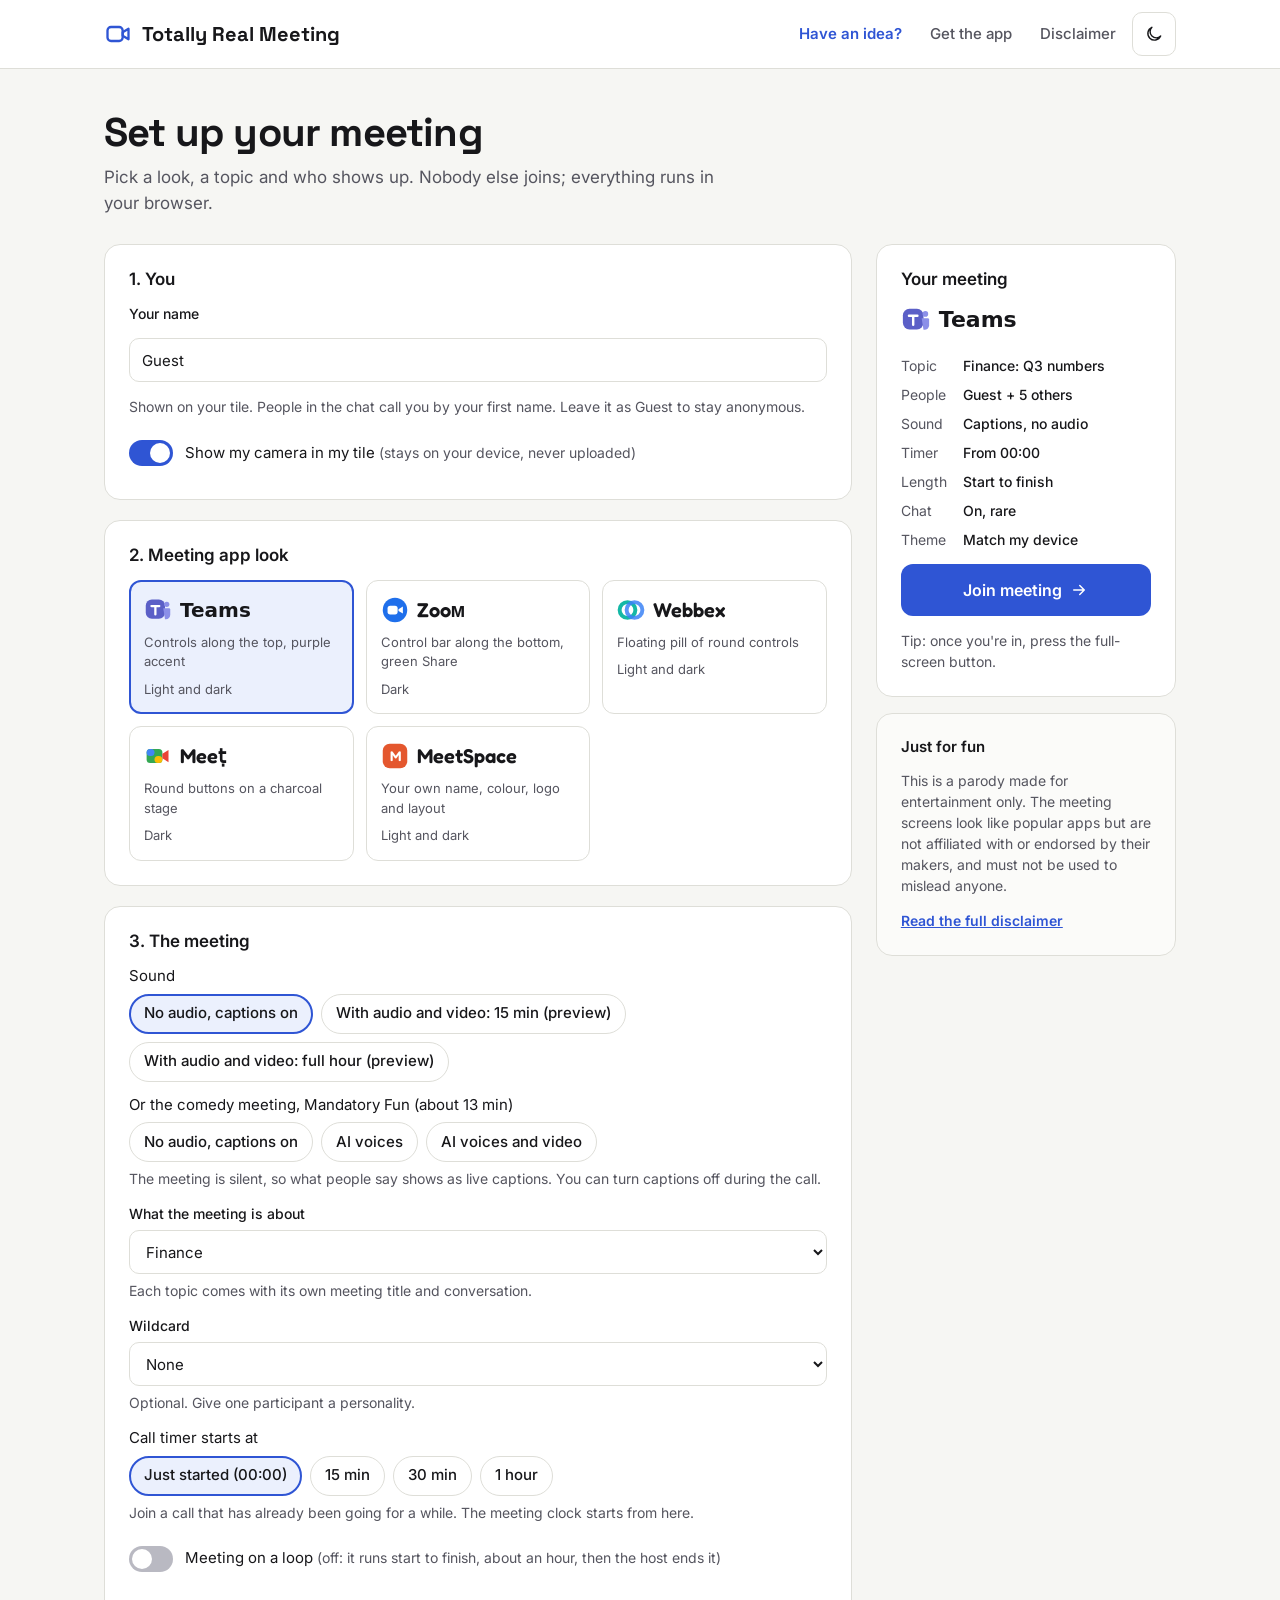
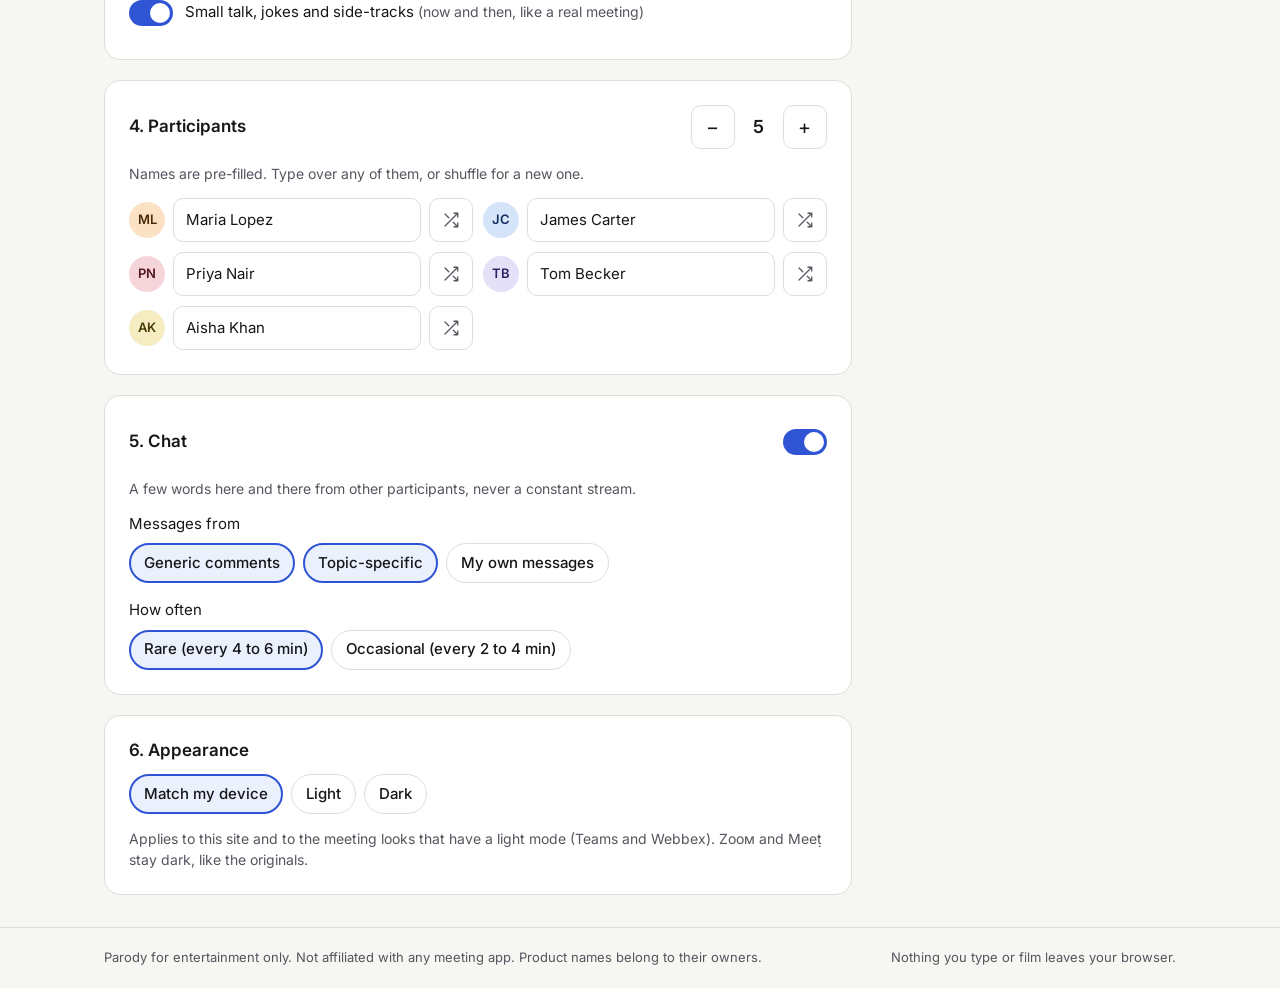
==== commit b593bba1: "Rename the Teams and Meet lookalikes, and add a Get the app guide Teаms keeps a real s and swaps in " ====
--- a/index.html
+++ b/index.html
@@ -8,6 +8,15 @@
 <link rel="preconnect" href="https://fonts.googleapis.com">
 <link href="https://fonts.googleapis.com/css2?family=Inter:wght@400;500;600;700&family=Space+Grotesk:wght@600;700&family=Fredoka:wght@600&family=Figtree:wght@400;600&display=swap" rel="stylesheet">
 <link rel="stylesheet" href="site.css">
+<!-- Added to a phone's home screen, the site opens like an app: no address bar, and moving between pages stays inside it. -->
+<link rel="manifest" href="manifest.webmanifest">
+<link rel="icon" href="icons/icon.svg" type="image/svg+xml">
+<link rel="apple-touch-icon" href="icons/apple-touch-icon.png">
+<meta name="apple-mobile-web-app-capable" content="yes">
+<meta name="mobile-web-app-capable" content="yes">
+<meta name="apple-mobile-web-app-title" content="Real Meeting">
+<meta name="apple-mobile-web-app-status-bar-style" content="black">
+<meta name="theme-color" content="#111114">
 <script src="shared.js"></script>
 <script>applySiteTheme(loadSettings());</script>
 </head>
@@ -17,6 +26,7 @@
 <a class="logo" href="index.html"><svg width="28" height="28" viewBox="0 0 24 24" fill="none" stroke="currentColor" stroke-width="2" stroke-linecap="round" stroke-linejoin="round" aria-hidden="true" style="color:var(--accent)"><rect x="3" y="6" width="13" height="12" rx="3"/><path d="M16 10.5l5-3v9l-5-3z"/></svg>Totally Real Meeting</a>
 <nav class="nav" aria-label="Site">
 <button class="linkbtn" type="button" id="ideaOpen">Have an idea?</button>
+<a class="linkbtn quiet" href="app.html" id="getApp">Get the app</a>
 <a class="linkbtn quiet" href="disclaimer.html">Disclaimer</a>
 <button class="sq" type="button" id="themeQuick" aria-label="Switch light or dark theme"></button>
 </nav>
@@ -146,7 +156,7 @@
 <button class="chip" type="button" data-theme-pick="light">Light</button>
 <button class="chip" type="button" data-theme-pick="dark">Dark</button>
 </div>
-<p class="hint">Applies to this site and to the meeting looks that have a light mode (Teamş and Webbex). Zooм and Meeţ stay dark, like the originals.</p>
+<p class="hint">Applies to this site and to the meeting looks that have a light mode (Teаms and Webbex). Zooм and Meeṭ stay dark, like the originals.</p>
 </section>
 
 </form>
@@ -165,7 +175,7 @@
 <dt>Theme</dt><dd id="sumTheme"></dd>
 </dl>
 <a class="cta" id="join" href="meeting.html">Join meeting <svg width="18" height="18" viewBox="0 0 24 24" fill="none" stroke="currentColor" stroke-width="2" stroke-linecap="round" stroke-linejoin="round" aria-hidden="true"><path d="M5 12h14M13 6l6 6-6 6"/></svg></a>
-<p class="hint">Tip: once you're in, press the full-screen button.</p>
+<p class="hint" id="fullTip">Tip: once you're in, press the full-screen button.</p>
 </div>
 <div class="card note">
 <h2 style="font-size:15px">Just for fun</h2>
@@ -361,6 +371,8 @@
   else { S.audio = v !== 'humortxt'; S.sample = v; }
   renderAudio(); save(); b.focus();
 }));
+/* Opened from the home screen it already fills the screen, so the tip has nothing to add. */
+if (matchMedia('(display-mode: standalone)').matches || navigator.standalone) { $('fullTip').hidden = true; $('getApp').hidden = true; }   /* already the app */
 $('wildcard').addEventListener('change', e => { S.wildcard = e.target.value; renderWildcard(); save(); });
 $('topic').addEventListener('change', e => { S.topic = e.target.value; renderCustomTopic(); save(); if (S.topic === CUSTOM_TOPIC) $('ctTitle').focus(); });
 $('timerPick').addEventListener('click', e => { const b = e.target.closest('[data-timer]'); if (!b) return; S.timer = +b.dataset.timer; renderTimer(); save(); $('timerPick').querySelector(`[data-timer="${S.timer}"]`).focus(); });
--- a/site.css
+++ b/site.css
@@ -1,5 +1,7 @@
 :root{--bg:#F6F6F3;--card:#FFFFFF;--field:#FFFFFF;--text:#17171A;--muted:#55555F;--border:#DEDED8;--accent:#2F55D4;--on-accent:#FFFFFF;--soft:#EBF0FD;--note:#FBFBF9;--track:#B9B9C2;--overlay:rgba(10,10,14,.55)}
 :root[data-theme="dark"]{--bg:#111114;--card:#1B1B20;--field:#141418;--text:#F2F2F5;--muted:#A8A8B3;--border:#2F2F37;--accent:#8EA6FF;--on-accent:#0B1233;--soft:#1E2645;--note:#17171C;--track:#4A4A55;--overlay:rgba(0,0,0,.7)}
+/* Moving between pages fades instead of flashing, which matters most when the site runs as a home-screen app. */
+@media (prefers-reduced-motion: no-preference){@view-transition{navigation:auto}}
 *{box-sizing:border-box}
 html{color-scheme:light}
 :root[data-theme="dark"]{color-scheme:dark}
@@ -47,6 +49,7 @@
 .app small{font-size:13px;color:var(--muted)}
 .brand{display:inline-flex;align-items:center;gap:8px}
 .wm{font-family:Fredoka,Figtree,sans-serif;font-weight:600;font-size:17px}
+.wm-teams{font-family:'Segoe UI Variable Display','Segoe UI',-apple-system,BlinkMacSystemFont,system-ui,Roboto,sans-serif;letter-spacing:0}   /* Fredoka has no Cyrillic, and the а in Teаms is Cyrillic: one font with it keeps the word even */
 .chips{display:flex;flex-wrap:wrap;gap:8px}
 .chip{min-height:40px;padding:0 14px;border-radius:20px;border:1px solid var(--border);background:transparent;font-weight:500;cursor:pointer}
 .chip[aria-pressed="true"]{border:2px solid var(--accent);background:var(--soft);padding:0 13px}
@@ -54,7 +57,7 @@
 .chip:disabled,.sq:disabled,.switch:disabled,select.input:disabled,.input[readonly]{opacity:.6;cursor:not-allowed}
 .chip[aria-pressed="true"]:disabled{opacity:.85}
 .locked{font-size:13px;color:var(--muted);margin:0}
-.field[hidden]{display:none}
+.field[hidden],.linkbtn[hidden]{display:none}
 .preset{display:flex;flex-direction:column;gap:4px;padding:14px 16px;border-radius:12px;border:2px solid var(--accent);background:var(--soft)}
 .preset strong{font-size:16px}.preset span{font-size:14px;color:var(--muted)}
 .preset .tag{align-self:flex-start;margin-top:4px;font-size:12px;font-weight:600;color:var(--accent);text-transform:uppercase;letter-spacing:.04em}
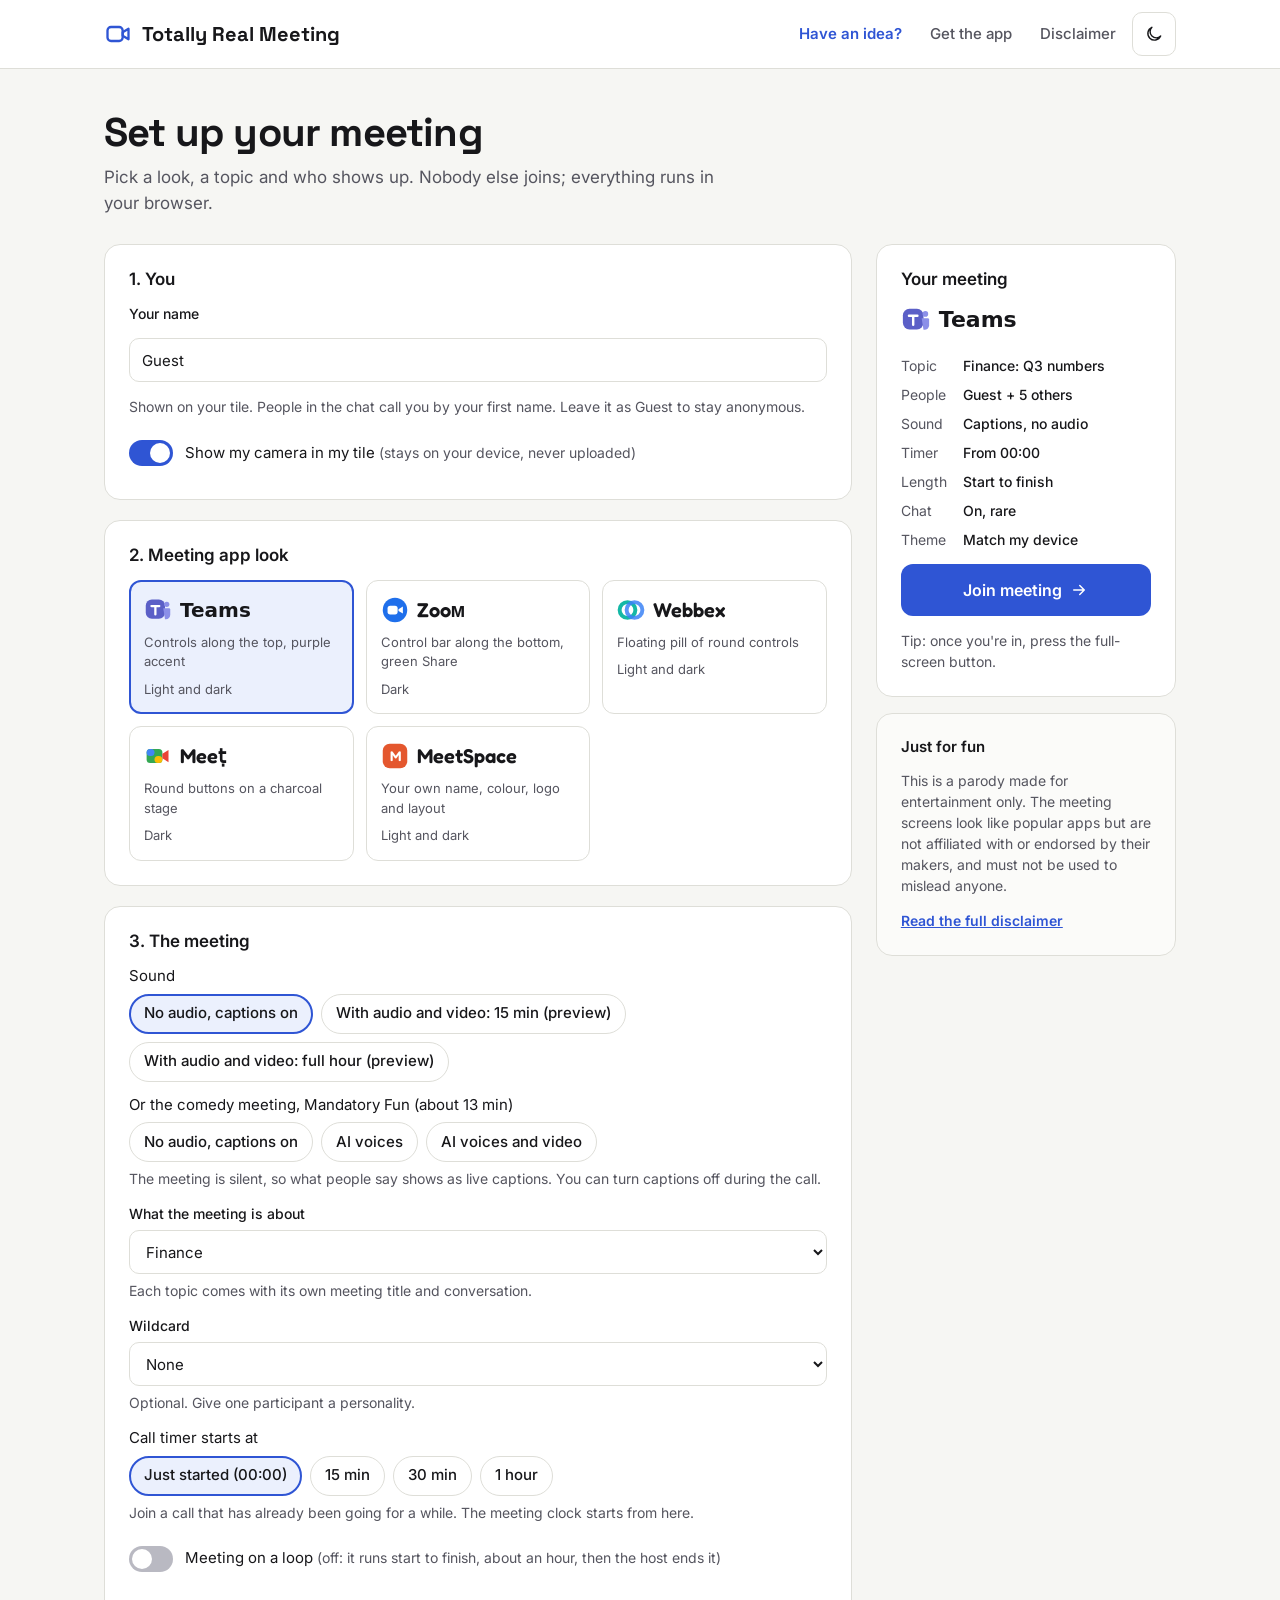
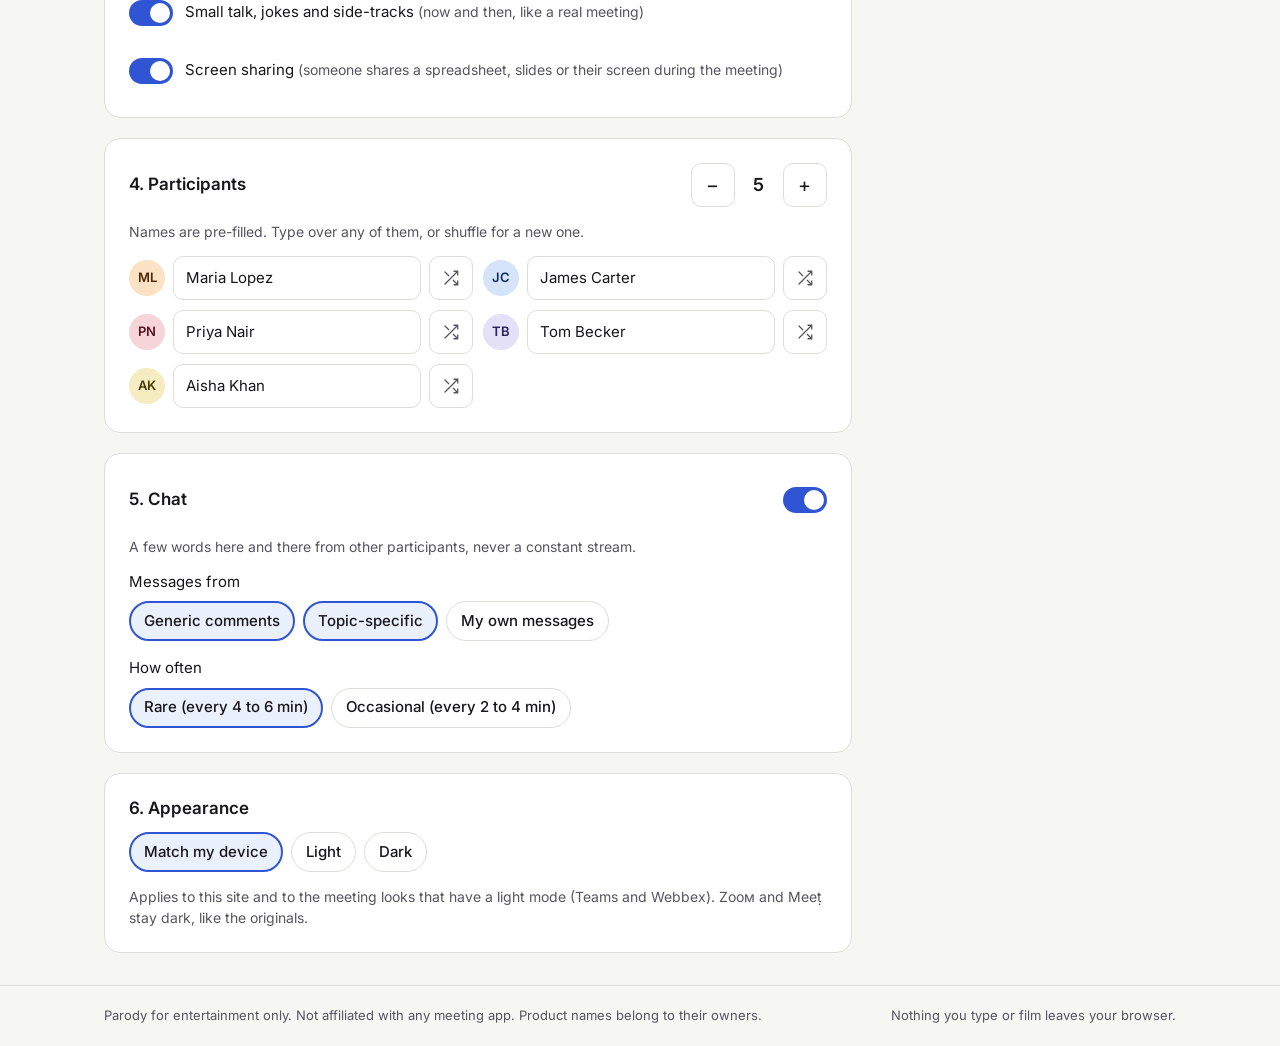
==== commit bbbaf11d: "Add screen sharing to Finance, the training scenario and Mandatory Fun Someone now shares their scre" ====
--- a/index.html
+++ b/index.html
@@ -99,6 +99,9 @@
 <button class="switch" type="button" id="loopSwitch" aria-pressed="false"><span class="track"><span class="knob"></span></span><span>Meeting on a loop <span class="hint" style="display:inline">(off: it runs start to finish, about an hour, then the host ends it)</span></span></button>
 <button class="switch" type="button" id="driftSwitch" aria-pressed="true"><span class="track"><span class="knob"></span></span><span>Small talk, jokes and side-tracks <span class="hint" style="display:inline">(now and then, like a real meeting)</span></span></button>
 </div>
+<div class="field" id="shareField" style="gap:10px">
+<button class="switch" type="button" id="shareSwitch" aria-pressed="true"><span class="track"><span class="knob"></span></span><span>Screen sharing <span class="hint" style="display:inline">(someone shares a spreadsheet, slides or their screen during the meeting)</span></span></button>
+</div>
 <div id="customTopic" class="subpanel">
 <h3>Make your own topic</h3>
 <div class="field"><label class="f" for="ctTitle">Meeting title</label><input class="input" id="ctTitle" type="text" maxlength="60" placeholder="e.g. Weekly team sync"></div>
@@ -281,6 +284,7 @@
     $('sampleTopicTag').textContent = SAMPLES[k].tl === 'humor' ? 'Preselected for the comedy meeting' : 'Preselected for this audio and video meeting';
   }
   ['loopSwitch', 'driftSwitch'].forEach(id => { $(id).disabled = !!k; });
+  renderShare();
   $('loopSwitch').setAttribute('aria-pressed', !k && S.length === 'loop');
   $('driftSwitch').setAttribute('aria-pressed', !!k || S.drift !== 'none');
   document.querySelectorAll('.locked').forEach(el => { el.hidden = !k; });
@@ -362,6 +366,8 @@
 /* Events */
 $('myName').addEventListener('input', e => { S.name = e.target.value; save(); });
 $('loopSwitch').addEventListener('click', () => { S.length = S.length === 'loop' ? 'full' : 'loop'; $('loopSwitch').setAttribute('aria-pressed', S.length === 'loop'); save(); });
+function renderShare() { $('shareField').hidden = !hasShare(S); $('shareSwitch').setAttribute('aria-pressed', S.share !== false); }
+$('shareSwitch').addEventListener('click', () => { S.share = S.share === false; renderShare(); save(); });
 $('driftSwitch').addEventListener('click', () => { S.drift = S.drift === 'none' ? 'some' : 'none'; $('driftSwitch').setAttribute('aria-pressed', S.drift !== 'none'); save(); });
 $('camSwitch').addEventListener('click', () => { S.cam = !S.cam; $('camSwitch').setAttribute('aria-pressed', S.cam); save(); });
 $('apps').addEventListener('click', e => { const b = e.target.closest('[data-skin]'); if (!b) return; S.skin = b.dataset.skin; renderApps(); renderCustomApp(); save(); });
@@ -374,7 +380,7 @@
 /* Opened from the home screen it already fills the screen, so the tip has nothing to add. */
 if (matchMedia('(display-mode: standalone)').matches || navigator.standalone) { $('fullTip').hidden = true; $('getApp').hidden = true; }   /* already the app */
 $('wildcard').addEventListener('change', e => { S.wildcard = e.target.value; renderWildcard(); save(); });
-$('topic').addEventListener('change', e => { S.topic = e.target.value; renderCustomTopic(); save(); if (S.topic === CUSTOM_TOPIC) $('ctTitle').focus(); });
+$('topic').addEventListener('change', e => { S.topic = e.target.value; renderCustomTopic(); renderShare(); save(); if (S.topic === CUSTOM_TOPIC) $('ctTitle').focus(); });
 $('timerPick').addEventListener('click', e => { const b = e.target.closest('[data-timer]'); if (!b) return; S.timer = +b.dataset.timer; renderTimer(); save(); $('timerPick').querySelector(`[data-timer="${S.timer}"]`).focus(); });
 $('ctTitle').addEventListener('input', e => { S.customTopic.title = e.target.value; save(); });
 $('ctLines').addEventListener('input', e => { S.customTopic.lines = e.target.value; save(); });
